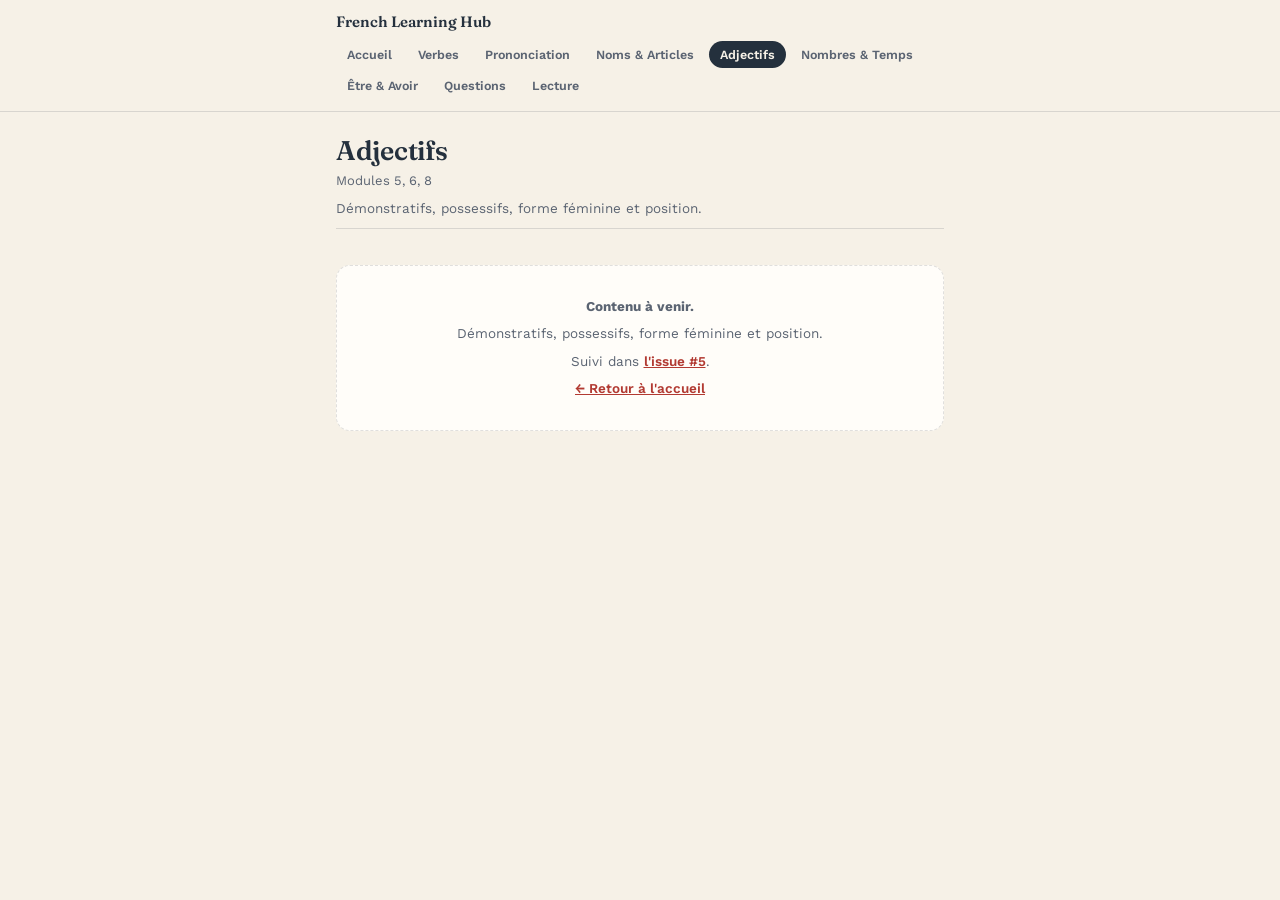
==== adjectifs/index.html @ 3365ade1 "Add multi-tab site shell: shared nav, landing page, and a reusable voice module Moves the existing V" ====
<!DOCTYPE html>
<html lang="fr">
<head>
<meta charset="UTF-8">
<meta name="viewport" content="width=device-width, initial-scale=1.0">
<title>Adjectifs — French Learning Hub</title>
<link rel="stylesheet" href="../css/styles.css">
<link rel="stylesheet" href="../css/nav.css">
</head>
<body>
<script>window.NAV_BASE = '../'; window.NAV_ACTIVE = 'adjectifs';</script>
<div id="site-nav"></div>
<div class="wrap">
  <header class="hero">
    <div class="title-row">
      <h1>Adjectifs</h1>
    </div>
    <div class="subtitle">Modules 5, 6, 8</div>
    <div class="intro">Démonstratifs, possessifs, forme féminine et position.</div>
  </header>
  <main>
    <div class="stub-card">
      <p><strong>Contenu à venir.</strong></p>
      <p>Démonstratifs, possessifs, forme féminine et position.</p>
      <p>Suivi dans <a href="https://github.com/machismoarthub79-ops/French-learning-hub/issues/5">l'issue #5</a>.</p>
      <p><a href="../index.html">&larr; Retour à l'accueil</a></p>
    </div>
  </main>
</div>
<script src="../js/voice.js"></script>
<script src="../js/nav.js"></script>
</body>
</html>
---- css/styles.css ----
@import url('https://fonts.googleapis.com/css2?family=Fraunces:opsz,wght@9..144,500;9..144,600;9..144,700&family=Work+Sans:wght@400;500;600;700&display=swap');

  :root{
    --paper:#F6F1E7;
    --card:#FFFDF9;
    --ink:#24303D;
    --ink-soft:#5B6472;
    --accent:#B23A32;
    --accent-bg:rgba(178,58,50,0.08);
    --er:#7A8F5C;
    --ir:#C98A3B;
    --re:#4A6FA5;
    --line:rgba(36,48,61,0.14);
    --warn:#B2790A;
    --warn-bg:rgba(178,121,10,0.09);
  }
  *{box-sizing:border-box;-webkit-tap-highlight-color:transparent;}
  body{
    margin:0;
    background:var(--paper);
    color:var(--ink);
    font-family:'Work Sans',sans-serif;
    padding-bottom:48px;
  }
  .wrap{max-width:640px;margin:0 auto;padding:0 16px;}
  header{
    position:sticky;top:0;z-index:10;
    background:var(--paper);
    border-bottom:1px solid var(--line);
    padding-top:22px;padding-bottom:14px;
  }
  .title-row{display:flex;align-items:baseline;justify-content:space-between;}
  h1{
    font-family:'Fraunces',serif;
    font-weight:600;
    font-size:27px;
    margin:0;
    letter-spacing:-0.01em;
  }
  .subtitle{color:var(--ink-soft);font-size:13px;margin-top:5px;}
  .row{display:flex;align-items:center;gap:8px;margin-top:12px;flex-wrap:wrap;}
  .seg{display:flex;background:rgba(36,48,61,0.06);border-radius:999px;padding:3px;}
  .seg button{
    padding:7px 14px;border-radius:999px;border:none;background:transparent;
    font-family:'Work Sans',sans-serif;font-weight:600;font-size:12.5px;color:var(--ink-soft);
    cursor:pointer;transition:background .15s,color .15s;white-space:nowrap;
  }
  .seg button.active{background:var(--ink);color:var(--paper);}
  .seg button.cat-ER.active{background:var(--er);}
  .seg button.cat-IR.active{background:var(--ir);}
  .seg button.cat-RE.active{background:var(--re);}
  .shuffle-btn{
    margin-left:auto;display:flex;align-items:center;gap:6px;
    padding:8px 16px;border-radius:999px;border:1.5px dashed var(--accent);
    background:transparent;color:var(--accent);font-weight:600;font-size:13px;
    font-family:'Work Sans',sans-serif;cursor:pointer;transition:transform .15s;
  }
  .shuffle-btn:active{transform:scale(0.94);}
  .shuffle-btn svg{width:14px;height:14px;}
  .legend{display:flex;align-items:center;gap:6px;font-size:11.5px;color:var(--warn);margin-top:10px;}
  .legend .dot{width:8px;height:8px;border-radius:50%;background:var(--warn);flex-shrink:0;}
  main{padding-top:18px;}
  .card{
    background:var(--card);
    border:1px solid var(--line);
    border-radius:14px;
    padding:18px 18px 16px;
    margin-bottom:14px;
    position:relative;
    box-shadow:0 1px 2px rgba(36,48,61,0.05);
  }
  .card.irregular{border-left:3px solid var(--warn);}
  .stamp{
    position:absolute;top:14px;right:14px;
    font-weight:700;font-size:10.5px;letter-spacing:.08em;
    padding:3px 8px;border-radius:5px;border:1.5px dashed currentColor;
    transform:rotate(4deg);text-transform:uppercase;
  }
  .stamp.ER{color:var(--er);} .stamp.IR{color:var(--ir);} .stamp.RE{color:var(--re);}
  .irr-tag{
    display:inline-flex;align-items:center;gap:4px;
    font-size:10.5px;font-weight:700;color:var(--warn);background:var(--warn-bg);
    padding:2px 7px;border-radius:5px;margin-top:6px;letter-spacing:.02em;
  }
  .word-line{display:flex;align-items:center;gap:10px;padding-right:64px;}
  .infinitive{font-family:'Fraunces',serif;font-weight:600;font-size:22px;}
  .meaning{color:var(--ink-soft);font-size:13.5px;margin-top:2px;padding-right:64px;}
  .divider{height:1px;background:var(--line);margin:13px 0 4px;}
  .conj-block{margin-top:2px;}
  .conj-group{padding:7px 0;border-bottom:1px solid rgba(36,48,61,0.09);}
  .conj-group:last-child{border-bottom:none;}
  .conj-row{display:flex;align-items:center;gap:8px;}
  .pron{
    width:42px;flex-shrink:0;font-weight:700;font-size:11px;
    color:var(--ink-soft);text-transform:uppercase;letter-spacing:.03em;
  }
  .conj-fr{flex:1;font-size:14.5px;}
  .conj-speak{
    flex-shrink:0;width:24px;height:24px;border-radius:50%;border:none;
    background:var(--accent-bg);color:var(--accent);cursor:pointer;
    display:inline-flex;align-items:center;justify-content:center;
    transition:transform .12s;
  }
  .conj-speak svg{width:11px;height:11px;}
  .ex-row{display:flex;align-items:flex-start;gap:8px;margin-top:4px;padding-left:50px;}
  .ex-row .txt{flex:1;}
  .ex-row .fr{font-size:12.5px;font-style:italic;color:var(--ink-soft);line-height:1.4;}
  .ex-row .en{font-size:11px;color:var(--ink-soft);opacity:.8;margin-top:1px;}
  .ex-speak{
    flex-shrink:0;width:20px;height:20px;border-radius:50%;border:none;
    background:var(--accent-bg);color:var(--accent);cursor:pointer;
    display:inline-flex;align-items:center;justify-content:center;
    transition:transform .12s;margin-top:1px;
  }
  .ex-speak svg{width:9px;height:9px;}
  .impersonal-note{font-size:11.5px;color:var(--ink-soft);font-style:italic;margin-top:4px;padding-left:2px;}
  .speak-btn{
    flex-shrink:0;width:30px;height:30px;border-radius:50%;border:none;
    background:var(--accent-bg);color:var(--accent);cursor:pointer;
    display:inline-flex;align-items:center;justify-content:center;
    transition:transform .12s;
  }
  .speak-btn:active,.conj-speak:active,.ex-speak:active{transform:scale(0.88);}
  .speak-btn svg{width:14px;height:14px;}
  .speak-btn.playing,.conj-speak.playing,.ex-speak.playing{background:var(--accent);color:var(--card);}
  .foot-note{
    text-align:center;color:var(--ink-soft);font-size:12px;
    margin-top:22px;padding:0 20px;line-height:1.6;
  }
  .voice-warning{
    display:none;background:rgba(178,58,50,0.08);color:var(--accent);
    font-size:12.5px;padding:9px 14px;border-radius:10px;margin-top:14px;
  }

  /* ---- shared across every tab: hero, landing grid, reference tables, drills ---- */
  .hero{padding-top:22px;padding-bottom:8px;}
  .hero h1{font-size:27px;}
  .hero .subtitle{margin-top:6px;}
  .intro{color:var(--ink-soft);font-size:13.5px;line-height:1.6;margin-top:10px;}

  .tab-grid{
    display:grid;grid-template-columns:1fr 1fr;gap:12px;margin-top:18px;
  }
  @media (max-width:520px){ .tab-grid{grid-template-columns:1fr;} }
  .tab-card{
    display:block;background:var(--card);border:1px solid var(--line);border-radius:14px;
    padding:16px;text-decoration:none;color:var(--ink);
    box-shadow:0 1px 2px rgba(36,48,61,0.05);transition:transform .12s,box-shadow .12s;
  }
  .tab-card:active{transform:scale(0.98);}
  .tab-card h2{
    font-family:'Fraunces',serif;font-weight:600;font-size:18px;margin:0 0 4px;
  }
  .tab-card p{color:var(--ink-soft);font-size:13px;margin:0 0 8px;line-height:1.45;}
  .module-tag{
    display:inline-block;font-size:10.5px;font-weight:700;letter-spacing:.03em;
    color:var(--accent);background:var(--accent-bg);padding:3px 8px;border-radius:5px;
    text-transform:uppercase;
  }

  .rule-table{width:100%;border-collapse:collapse;margin:12px 0;font-size:13.5px;}
  .rule-table th,.rule-table td{
    text-align:left;padding:7px 10px;border-bottom:1px solid var(--line);
  }
  .rule-table th{
    font-family:'Work Sans',sans-serif;font-weight:700;font-size:11.5px;
    color:var(--ink-soft);text-transform:uppercase;letter-spacing:.03em;
  }
  .rule-table-wrap{overflow-x:auto;}

  .trap{
    display:flex;gap:8px;align-items:flex-start;
    background:var(--warn-bg);color:var(--ink);border-left:3px solid var(--warn);
    border-radius:8px;padding:10px 12px;margin:12px 0;font-size:13px;line-height:1.5;
  }
  .trap strong{color:var(--warn);}

  .self-check{
    background:var(--card);border:1px solid var(--line);border-radius:12px;
    padding:14px 16px;margin:14px 0;
  }
  .self-check .q{font-weight:600;font-size:14px;}
  .self-check .reveal-btn{
    margin-top:8px;padding:6px 14px;border-radius:999px;border:1.5px dashed var(--accent);
    background:transparent;color:var(--accent);font-weight:600;font-size:12.5px;
    font-family:'Work Sans',sans-serif;cursor:pointer;
  }
  .self-check .answer{
    display:none;margin-top:10px;padding-top:10px;border-top:1px dashed var(--line);
    color:var(--ink-soft);font-size:13.5px;line-height:1.5;
  }
  .self-check.revealed .answer{display:block;}
  .self-check.revealed .reveal-btn{display:none;}

  .drill{
    background:var(--card);border:1px solid var(--line);border-radius:12px;
    padding:14px 16px;margin:12px 0;
  }
  .drill .prompt{font-weight:600;font-size:14.5px;margin-bottom:10px;}
  .drill-options{display:flex;flex-wrap:wrap;gap:8px;}
  .drill-option{
    padding:7px 14px;border-radius:999px;border:1.5px solid var(--line);
    background:transparent;color:var(--ink);font-weight:600;font-size:12.5px;
    font-family:'Work Sans',sans-serif;cursor:pointer;transition:background .12s,border-color .12s;
  }
  .drill-option:hover{background:rgba(36,48,61,0.05);}
  .drill-option.correct{border-color:var(--er);background:var(--er);color:var(--card);}
  .drill-option.incorrect{border-color:var(--accent);background:var(--accent);color:var(--card);}
  .drill-feedback{margin-top:10px;font-size:13px;color:var(--ink-soft);min-height:18px;}

  .stub-card{
    background:var(--card);border:1px dashed var(--line);border-radius:14px;
    padding:24px 20px;margin-top:18px;text-align:center;color:var(--ink-soft);
  }
  .stub-card p{margin:6px 0;font-size:13.5px;line-height:1.6;}
  .stub-card a{color:var(--accent);font-weight:600;}
---- css/nav.css ----
#site-nav {
  background: var(--paper);
  border-bottom: 1px solid var(--line);
}
.nav-wrap {
  max-width: 640px;
  margin: 0 auto;
  padding: 12px 16px;
  display: flex;
  align-items: center;
  gap: 10px;
  flex-wrap: wrap;
}
.nav-brand {
  font-family: 'Fraunces', serif;
  font-weight: 600;
  font-size: 15px;
  color: var(--ink);
  text-decoration: none;
  flex-shrink: 0;
}
.nav-toggle {
  display: none;
  margin-left: auto;
  background: none;
  border: none;
  color: var(--ink);
  cursor: pointer;
  padding: 4px;
}
.nav-toggle svg { width: 22px; height: 22px; }
.nav-links {
  display: flex;
  flex-wrap: wrap;
  gap: 4px;
  margin-left: auto;
}
.nav-link {
  padding: 6px 11px;
  border-radius: 999px;
  font-family: 'Work Sans', sans-serif;
  font-size: 12.5px;
  font-weight: 600;
  color: var(--ink-soft);
  text-decoration: none;
  white-space: nowrap;
  transition: background .15s, color .15s;
}
.nav-link:hover { background: rgba(36,48,61,0.06); }
.nav-link.active { background: var(--ink); color: var(--paper); }

@media (max-width: 640px) {
  .nav-toggle {
    display: inline-flex;
    align-items: center;
    justify-content: center;
  }
  .nav-links {
    display: none;
    flex-direction: column;
    align-items: flex-start;
    width: 100%;
    margin-left: 0;
    margin-top: 10px;
  }
  .nav-links.open { display: flex; }
  .nav-link { width: 100%; padding: 9px 11px; }
}
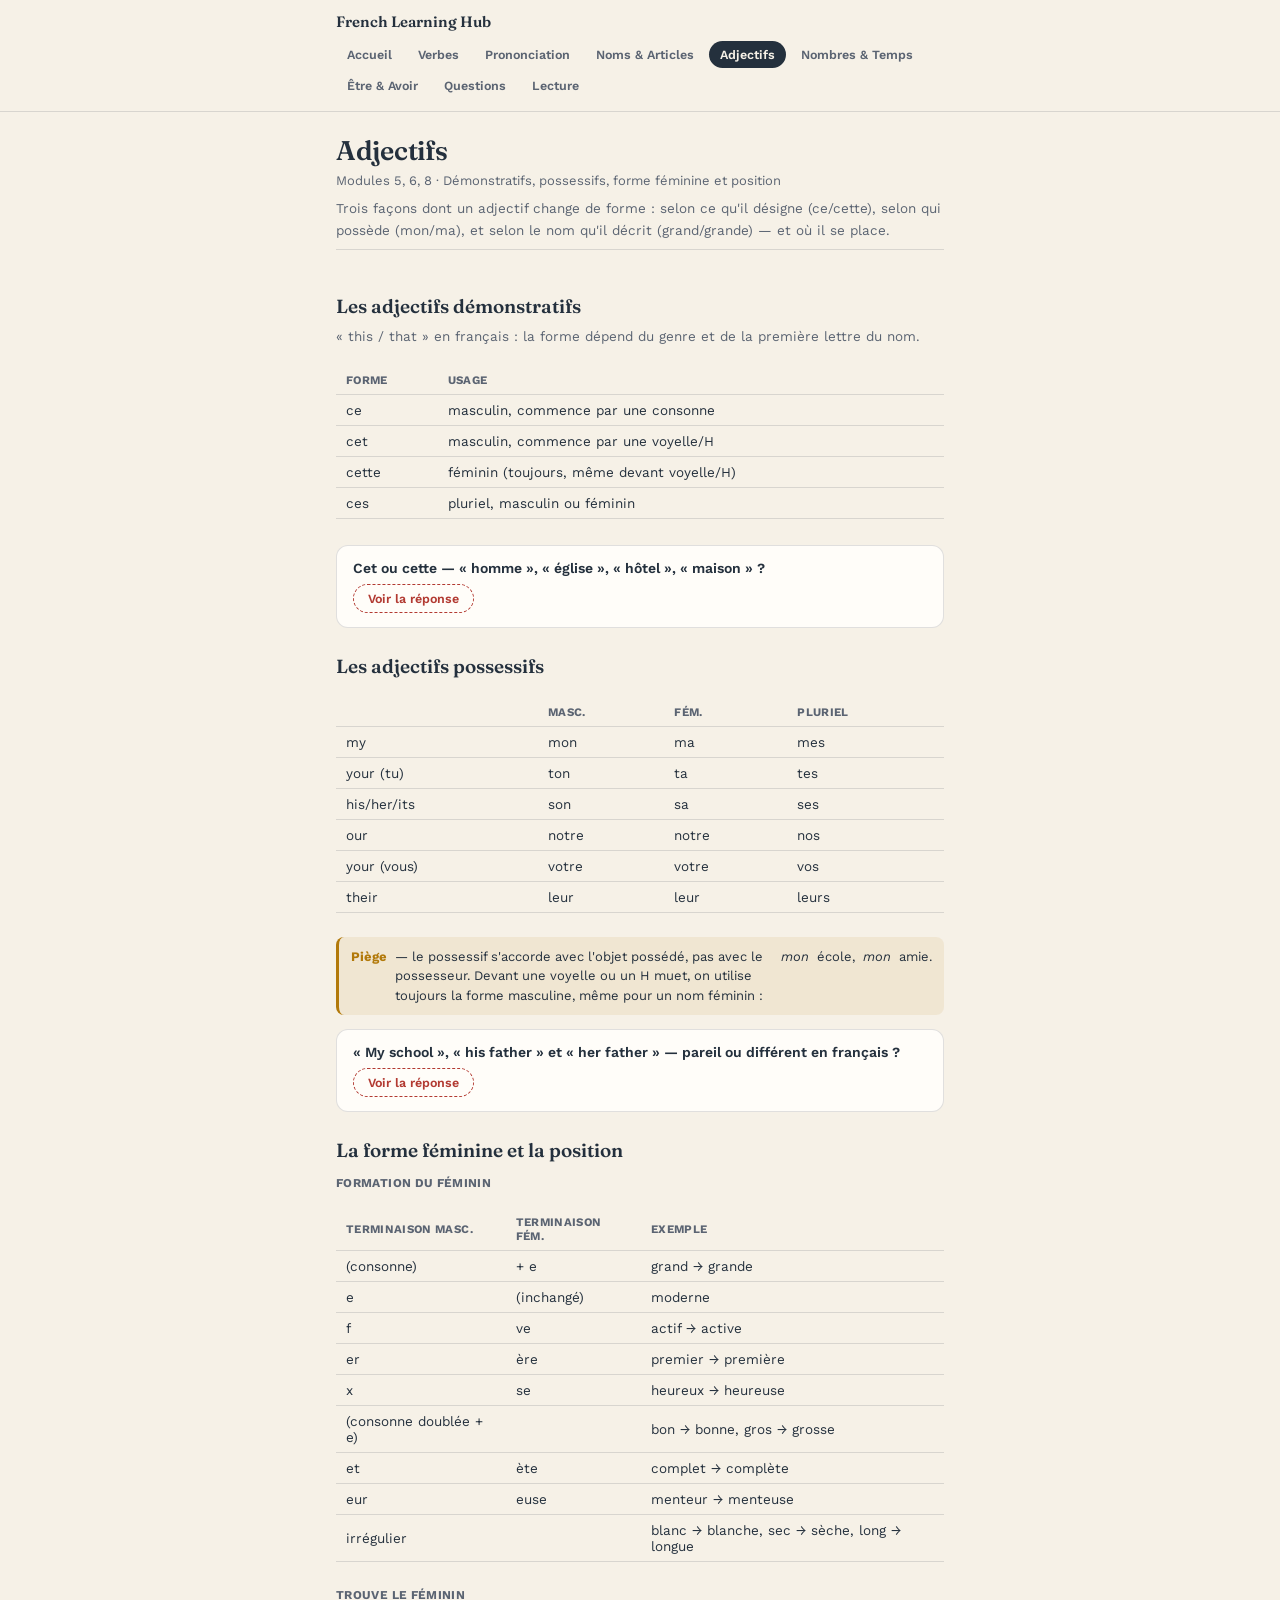
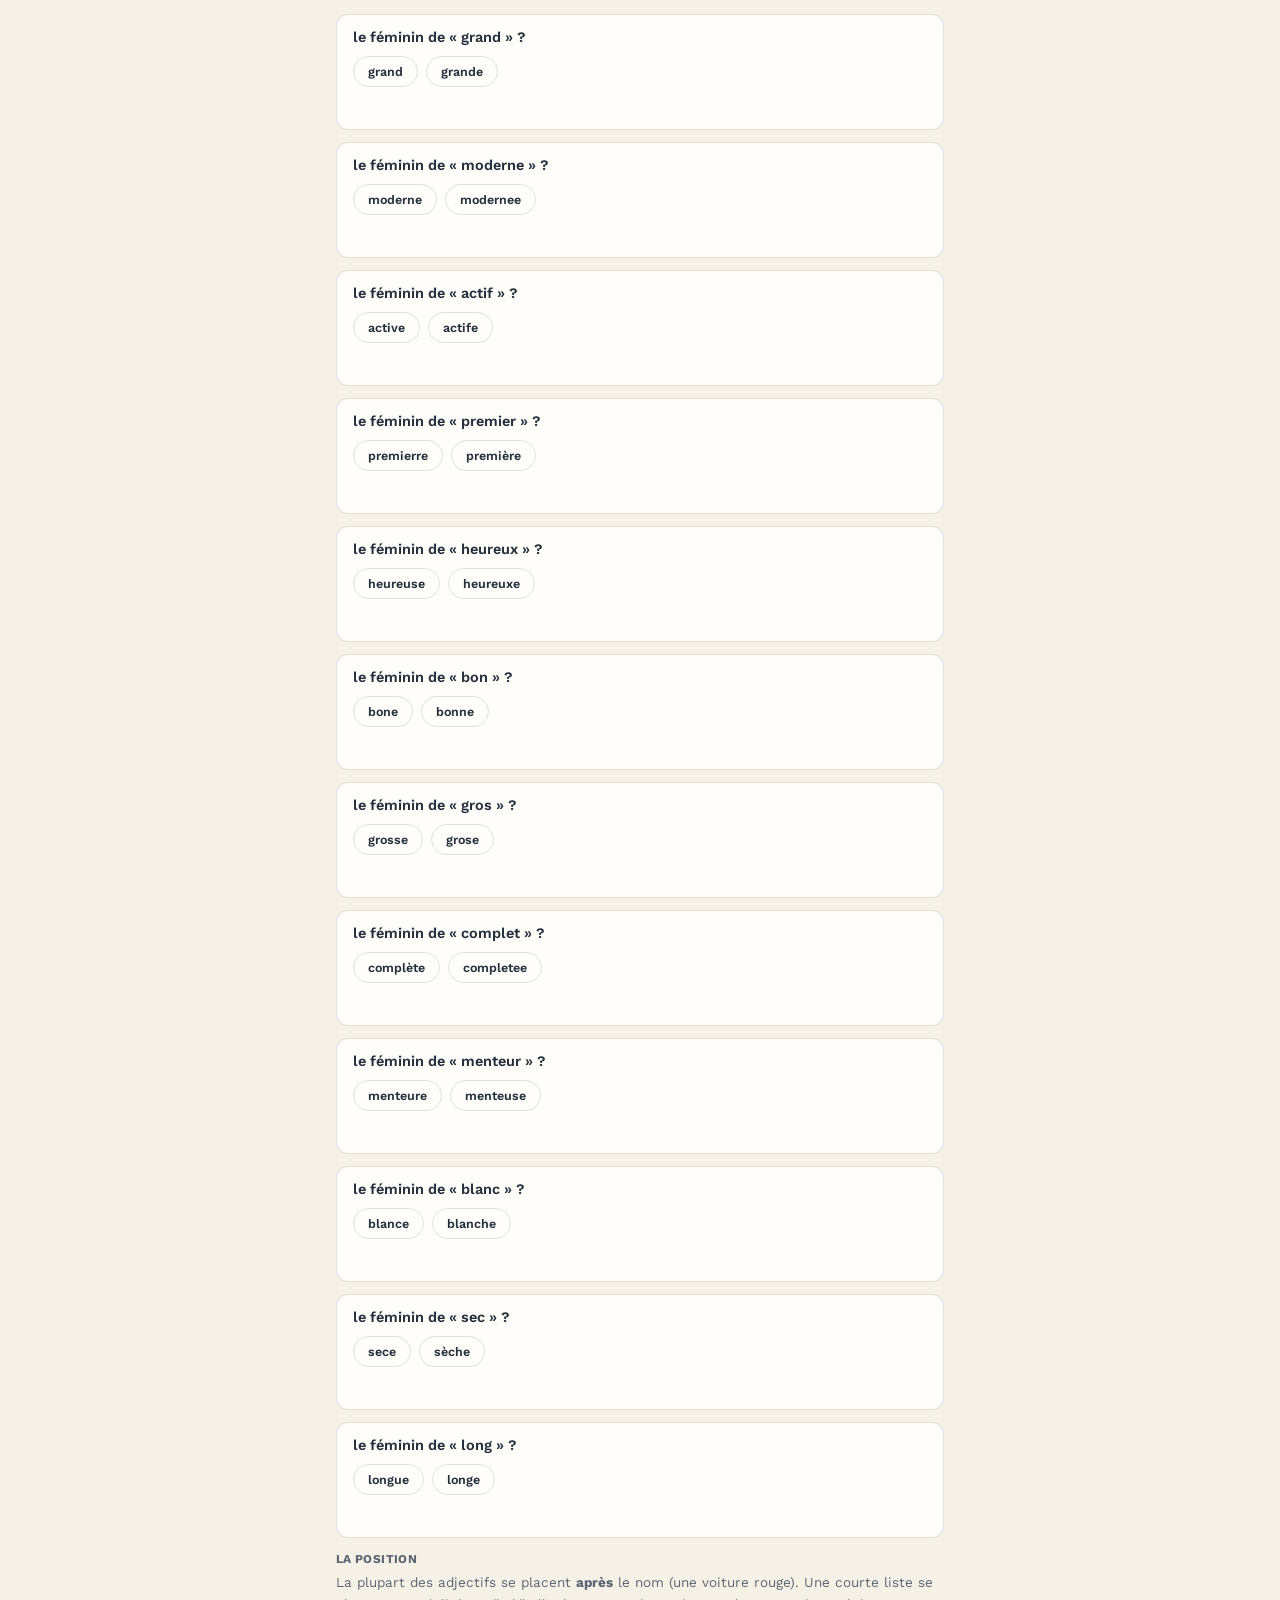
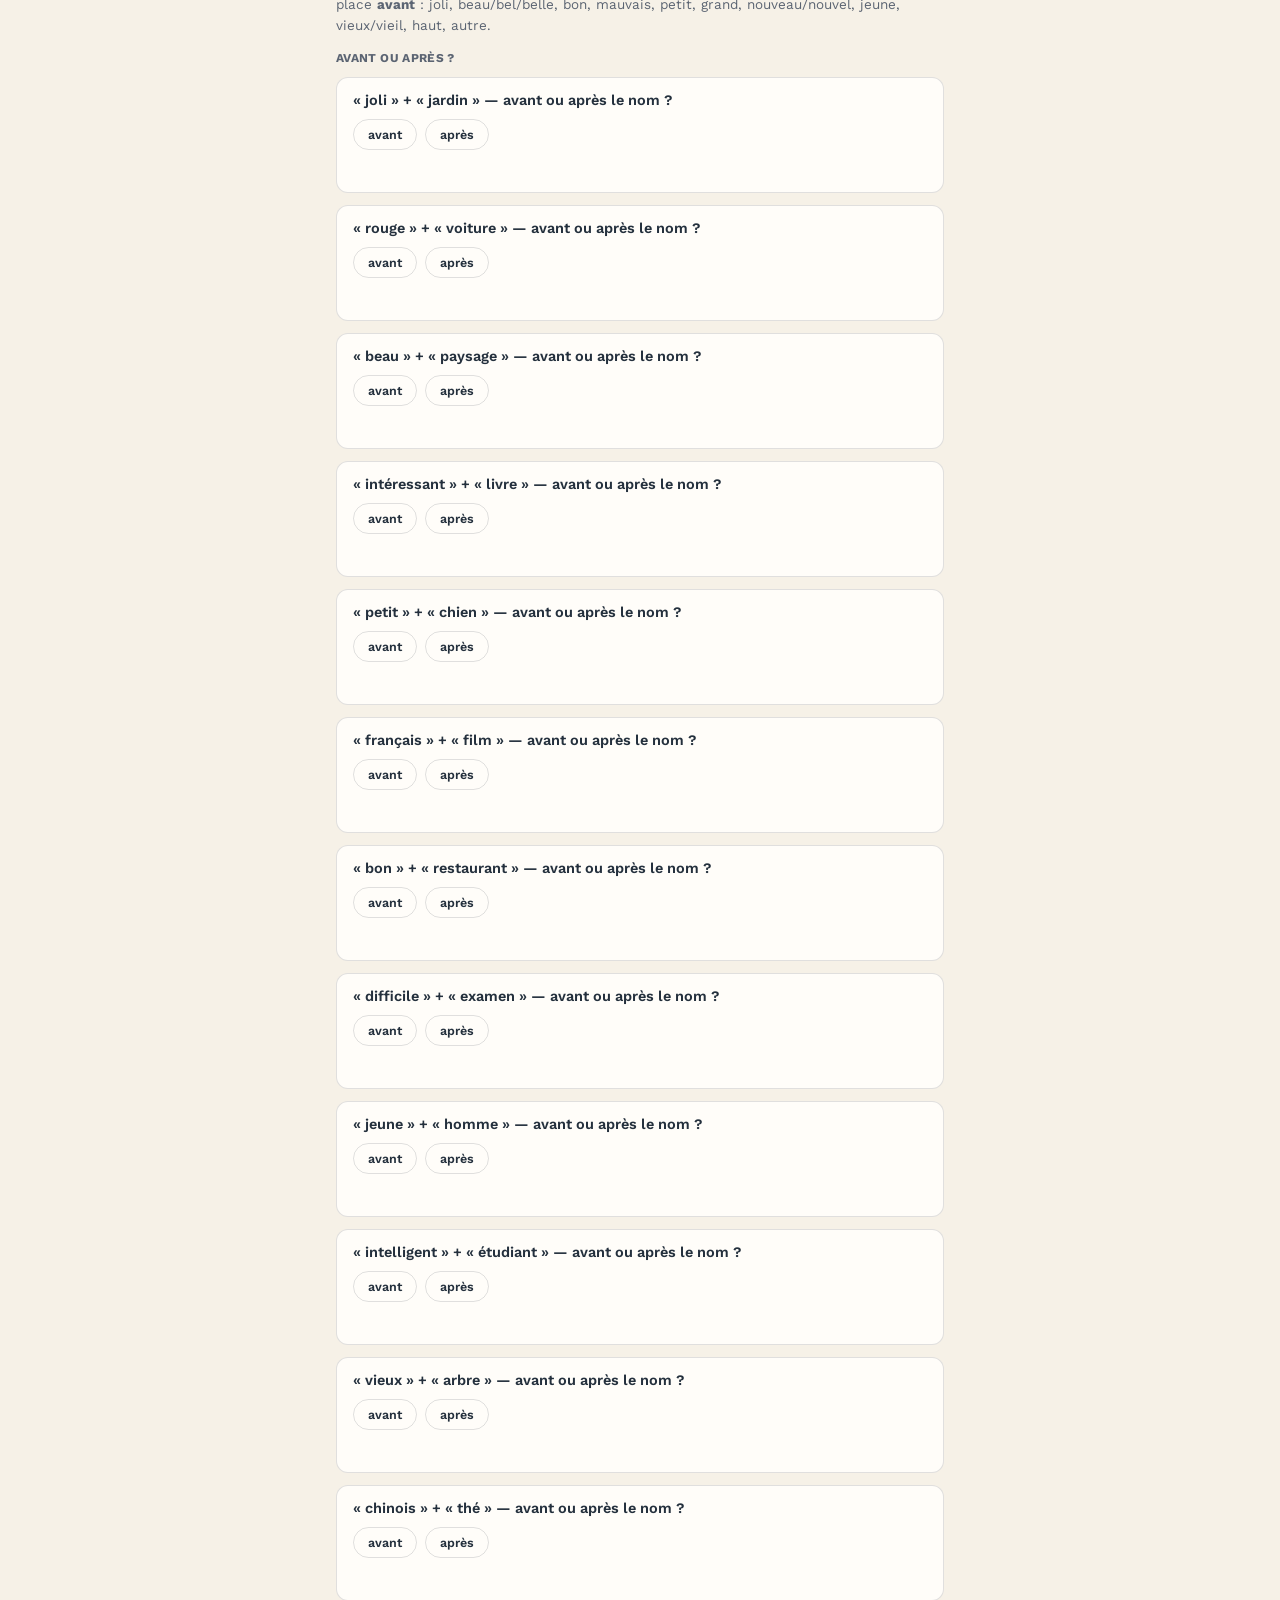
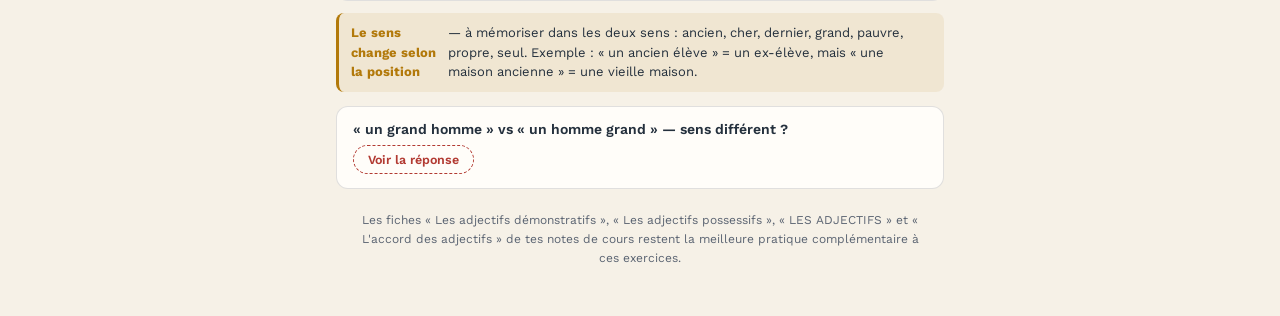
==== commit 5159abbb: "Build the Adjectifs tab (Modules 5, 6, 8: demonstrative, possessive, descriptive) Replaces the adjec" ====
--- a/adjectifs/index.html
+++ b/adjectifs/index.html
@@ -15,19 +15,98 @@
     <div class="title-row">
       <h1>Adjectifs</h1>
     </div>
-    <div class="subtitle">Modules 5, 6, 8</div>
-    <div class="intro">Démonstratifs, possessifs, forme féminine et position.</div>
+    <div class="subtitle">Modules 5, 6, 8 · Démonstratifs, possessifs, forme féminine et position</div>
+    <div class="intro">Trois façons dont un adjectif change de forme : selon ce qu'il désigne (ce/cette), selon qui possède (mon/ma), et selon le nom qu'il décrit (grand/grande) — et où il se place.</div>
   </header>
   <main>
-    <div class="stub-card">
-      <p><strong>Contenu à venir.</strong></p>
-      <p>Démonstratifs, possessifs, forme féminine et position.</p>
-      <p>Suivi dans <a href="https://github.com/machismoarthub79-ops/French-learning-hub/issues/5">l'issue #5</a>.</p>
-      <p><a href="../index.html">&larr; Retour à l'accueil</a></p>
-    </div>
+
+    <section>
+      <h2>Les adjectifs démonstratifs</h2>
+      <p>« this / that » en français : la forme dépend du genre et de la première lettre du nom.</p>
+      <div class="rule-table-wrap">
+        <table class="rule-table">
+          <thead><tr><th>Forme</th><th>Usage</th></tr></thead>
+          <tbody>
+            <tr><td>ce</td><td>masculin, commence par une consonne</td></tr>
+            <tr><td>cet</td><td>masculin, commence par une voyelle/H</td></tr>
+            <tr><td>cette</td><td>féminin (toujours, même devant voyelle/H)</td></tr>
+            <tr><td>ces</td><td>pluriel, masculin ou féminin</td></tr>
+          </tbody>
+        </table>
+      </div>
+      <div class="self-check">
+        <div class="q">Cet ou cette — « homme », « église », « hôtel », « maison » ?</div>
+        <button class="reveal-btn">Voir la réponse</button>
+        <div class="answer">cet homme · cette église · cet hôtel · cette maison</div>
+      </div>
+    </section>
+
+    <section>
+      <h2>Les adjectifs possessifs</h2>
+      <div class="rule-table-wrap">
+        <table class="rule-table">
+          <thead><tr><th></th><th>masc.</th><th>fém.</th><th>pluriel</th></tr></thead>
+          <tbody>
+            <tr><td>my</td><td>mon</td><td>ma</td><td>mes</td></tr>
+            <tr><td>your (tu)</td><td>ton</td><td>ta</td><td>tes</td></tr>
+            <tr><td>his/her/its</td><td>son</td><td>sa</td><td>ses</td></tr>
+            <tr><td>our</td><td>notre</td><td>notre</td><td>nos</td></tr>
+            <tr><td>your (vous)</td><td>votre</td><td>votre</td><td>vos</td></tr>
+            <tr><td>their</td><td>leur</td><td>leur</td><td>leurs</td></tr>
+          </tbody>
+        </table>
+      </div>
+      <div class="trap"><strong>Piège</strong> — le possessif s'accorde avec l'objet possédé, pas avec le possesseur. Devant une voyelle ou un H muet, on utilise toujours la forme masculine, même pour un nom féminin : <em>mon</em> école, <em>mon</em> amie.</div>
+      <div class="self-check">
+        <div class="q">« My school », « his father » et « her father » — pareil ou différent en français ?</div>
+        <button class="reveal-btn">Voir la réponse</button>
+        <div class="answer"><strong>mon</strong> école (forme masculine malgré « école » féminin, à cause de la voyelle). <strong>son père</strong> — identique pour « his father » et « her father » : l'accord se fait avec « père », pas avec le possesseur.</div>
+      </div>
+    </section>
+
+    <section>
+      <h2>La forme féminine et la position</h2>
+      <h3>Formation du féminin</h3>
+      <div class="rule-table-wrap">
+        <table class="rule-table">
+          <thead><tr><th>Terminaison masc.</th><th>Terminaison fém.</th><th>Exemple</th></tr></thead>
+          <tbody>
+            <tr><td>(consonne)</td><td>+ e</td><td>grand → grande</td></tr>
+            <tr><td>e</td><td>(inchangé)</td><td>moderne</td></tr>
+            <tr><td>f</td><td>ve</td><td>actif → active</td></tr>
+            <tr><td>er</td><td>ère</td><td>premier → première</td></tr>
+            <tr><td>x</td><td>se</td><td>heureux → heureuse</td></tr>
+            <tr><td>(consonne doublée + e)</td><td></td><td>bon → bonne, gros → grosse</td></tr>
+            <tr><td>et</td><td>ète</td><td>complet → complète</td></tr>
+            <tr><td>eur</td><td>euse</td><td>menteur → menteuse</td></tr>
+            <tr><td>irrégulier</td><td></td><td>blanc → blanche, sec → sèche, long → longue</td></tr>
+          </tbody>
+        </table>
+      </div>
+
+      <h3>Trouve le féminin</h3>
+      <div id="feminine-drills"></div>
+
+      <h3>La position</h3>
+      <p>La plupart des adjectifs se placent <strong>après</strong> le nom (une voiture rouge). Une courte liste se place <strong>avant</strong> : joli, beau/bel/belle, bon, mauvais, petit, grand, nouveau/nouvel, jeune, vieux/vieil, haut, autre.</p>
+
+      <h3>Avant ou après ?</h3>
+      <div id="position-drills"></div>
+
+      <div class="trap"><strong>Le sens change selon la position</strong> — à mémoriser dans les deux sens : ancien, cher, dernier, grand, pauvre, propre, seul. Exemple : « un ancien élève » = un ex-élève, mais « une maison ancienne » = une vieille maison.</div>
+      <div class="self-check">
+        <div class="q">« un grand homme » vs « un homme grand » — sens différent ?</div>
+        <button class="reveal-btn">Voir la réponse</button>
+        <div class="answer">Oui : « un grand homme » = un homme important (great man), « un homme grand » = un homme de grande taille (tall man).</div>
+      </div>
+    </section>
+
   </main>
+  <div class="foot-note">Les fiches « Les adjectifs démonstratifs », « Les adjectifs possessifs », « LES ADJECTIFS » et « L'accord des adjectifs » de tes notes de cours restent la meilleure pratique complémentaire à ces exercices.</div>
 </div>
 <script src="../js/voice.js"></script>
 <script src="../js/nav.js"></script>
+<script src="../js/interactive.js"></script>
+<script src="js/app.js"></script>
 </body>
 </html>
--- a/css/styles.css
+++ b/css/styles.css
@@ -214,3 +214,36 @@
   }
   .stub-card p{margin:6px 0;font-size:13.5px;line-height:1.6;}
   .stub-card a{color:var(--accent);font-weight:600;}
+
+  section{margin-top:26px;}
+  section h2{
+    font-family:'Fraunces',serif;font-weight:600;font-size:19px;margin:0 0 8px;
+  }
+  section p{color:var(--ink-soft);font-size:13.5px;line-height:1.6;margin:6px 0;}
+  section h3{
+    font-family:'Work Sans',sans-serif;font-weight:700;font-size:12px;
+    color:var(--ink-soft);text-transform:uppercase;letter-spacing:.03em;
+    margin:14px 0 6px;
+  }
+
+  .word-list{display:flex;flex-wrap:wrap;gap:8px;margin:10px 0;}
+  .word-chip{
+    display:inline-flex;align-items:center;gap:6px;
+    background:var(--card);border:1px solid var(--line);border-radius:999px;
+    padding:5px 6px 5px 13px;font-size:13px;
+  }
+  .word-chip .note{color:var(--ink-soft);font-size:11px;margin-left:2px;}
+  .speak-btn.small,.word-chip button{width:22px;height:22px;}
+  .speak-btn.small svg,.word-chip button svg{width:11px;height:11px;}
+
+  .alphabet-grid{
+    display:grid;grid-template-columns:repeat(auto-fill,minmax(68px,1fr));
+    gap:8px;margin:12px 0;
+  }
+  .letter-chip{
+    display:flex;flex-direction:column;align-items:center;gap:4px;
+    background:var(--card);border:1px solid var(--line);border-radius:10px;
+    padding:10px 4px 8px;
+  }
+  .letter-chip .letter{font-family:'Fraunces',serif;font-weight:600;font-size:19px;}
+  .letter-chip .phon{font-size:10px;color:var(--ink-soft);}
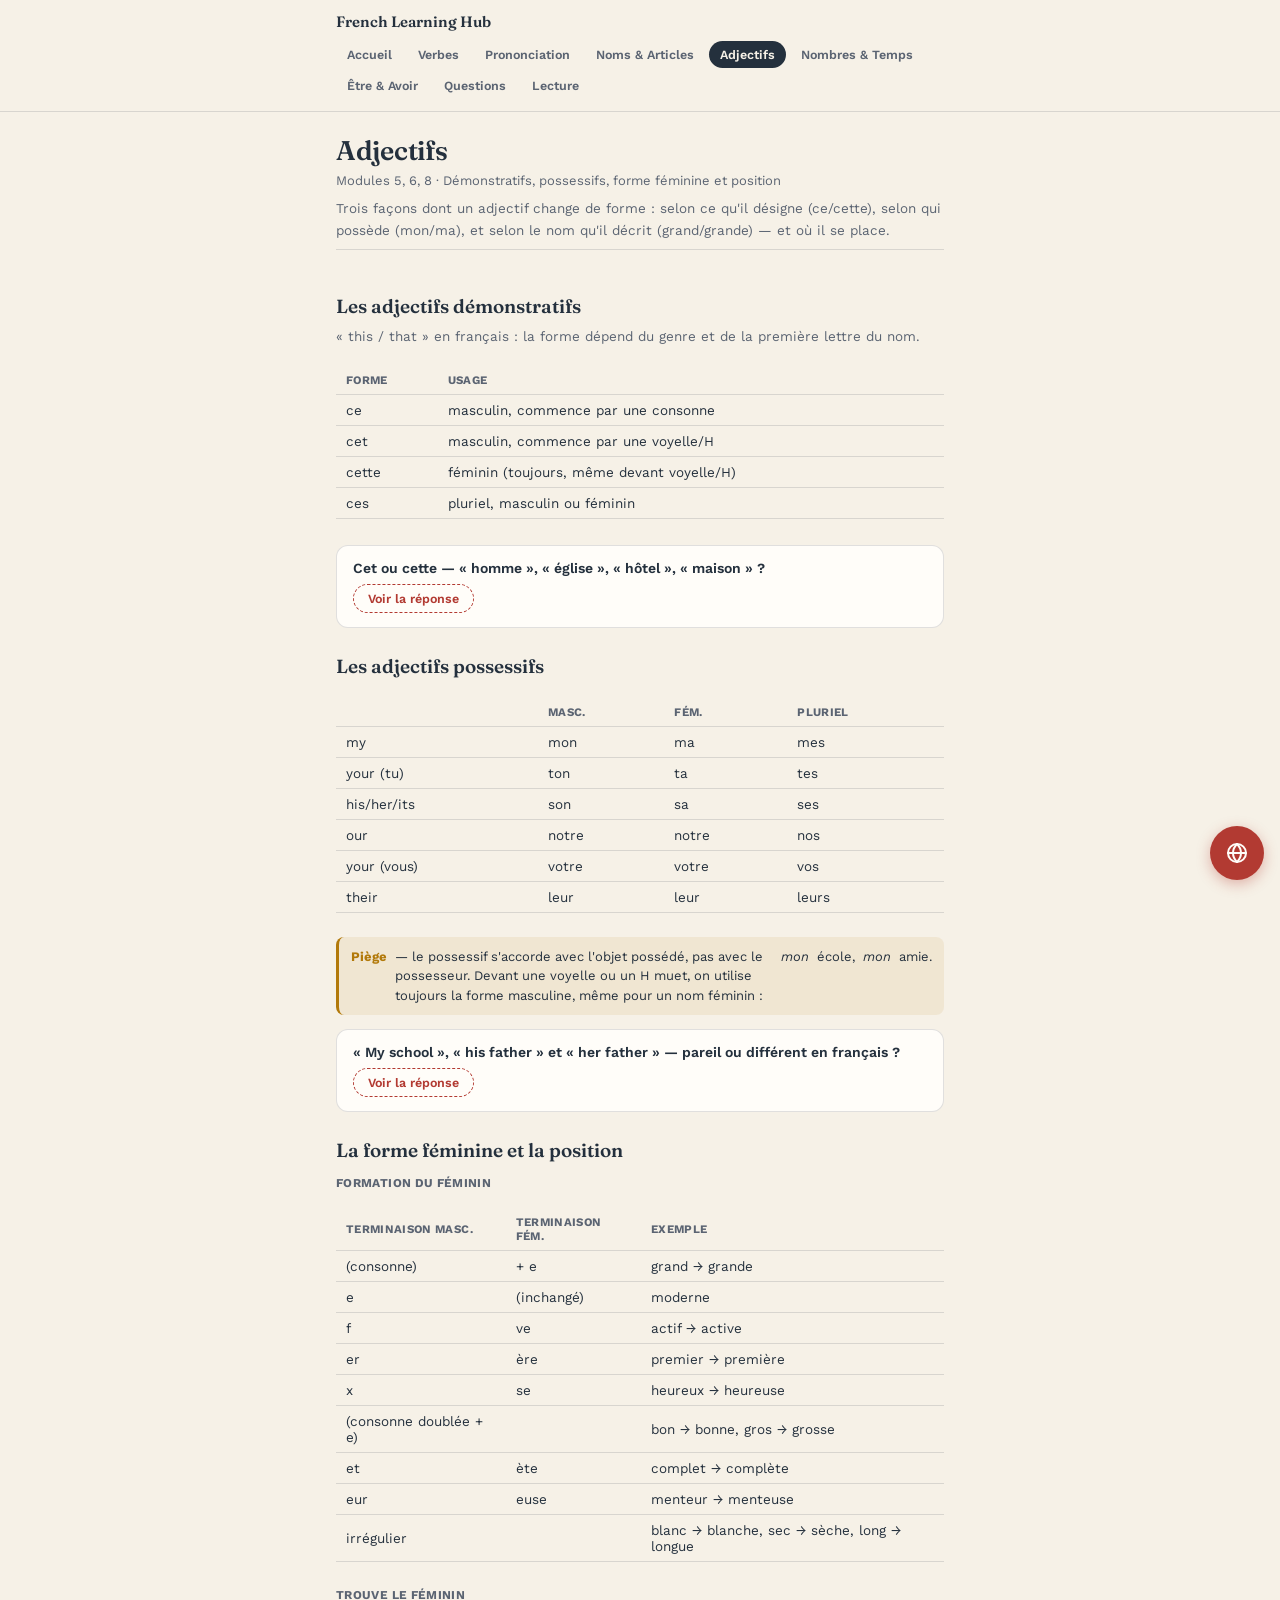
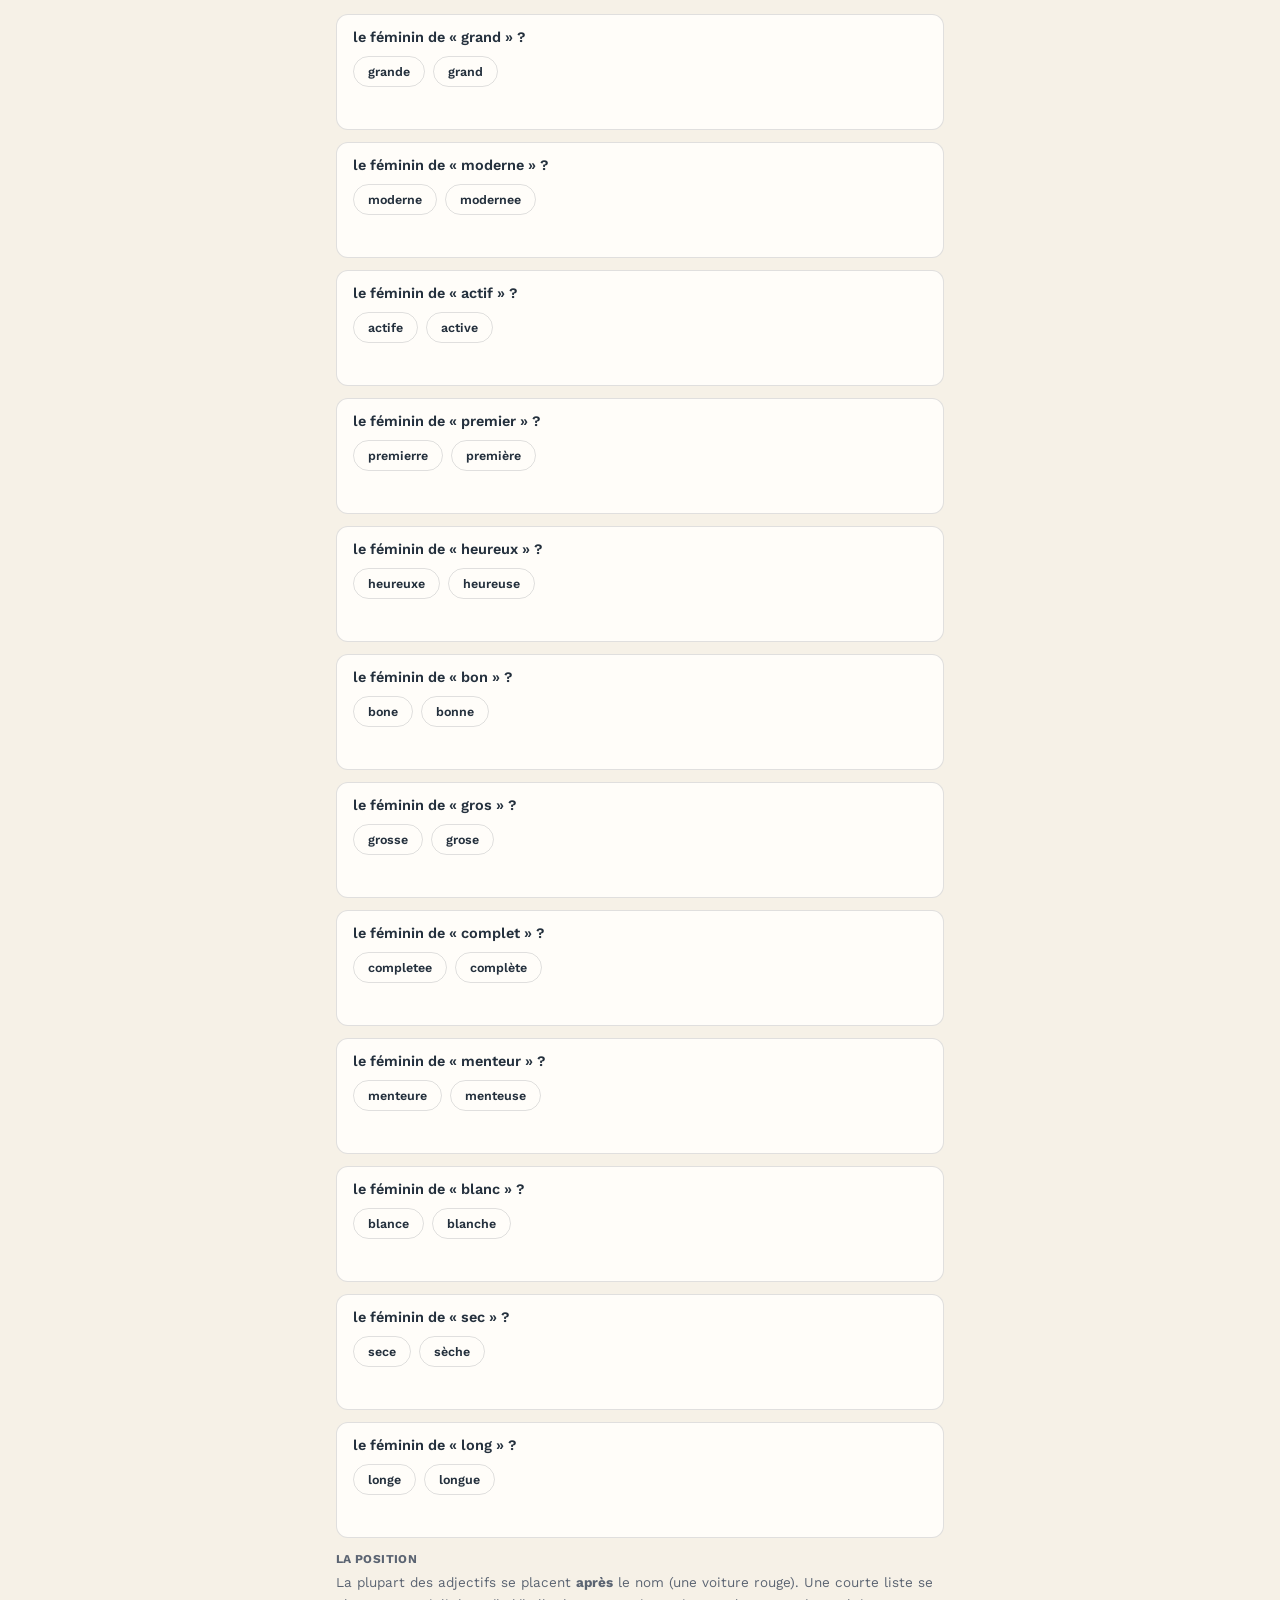
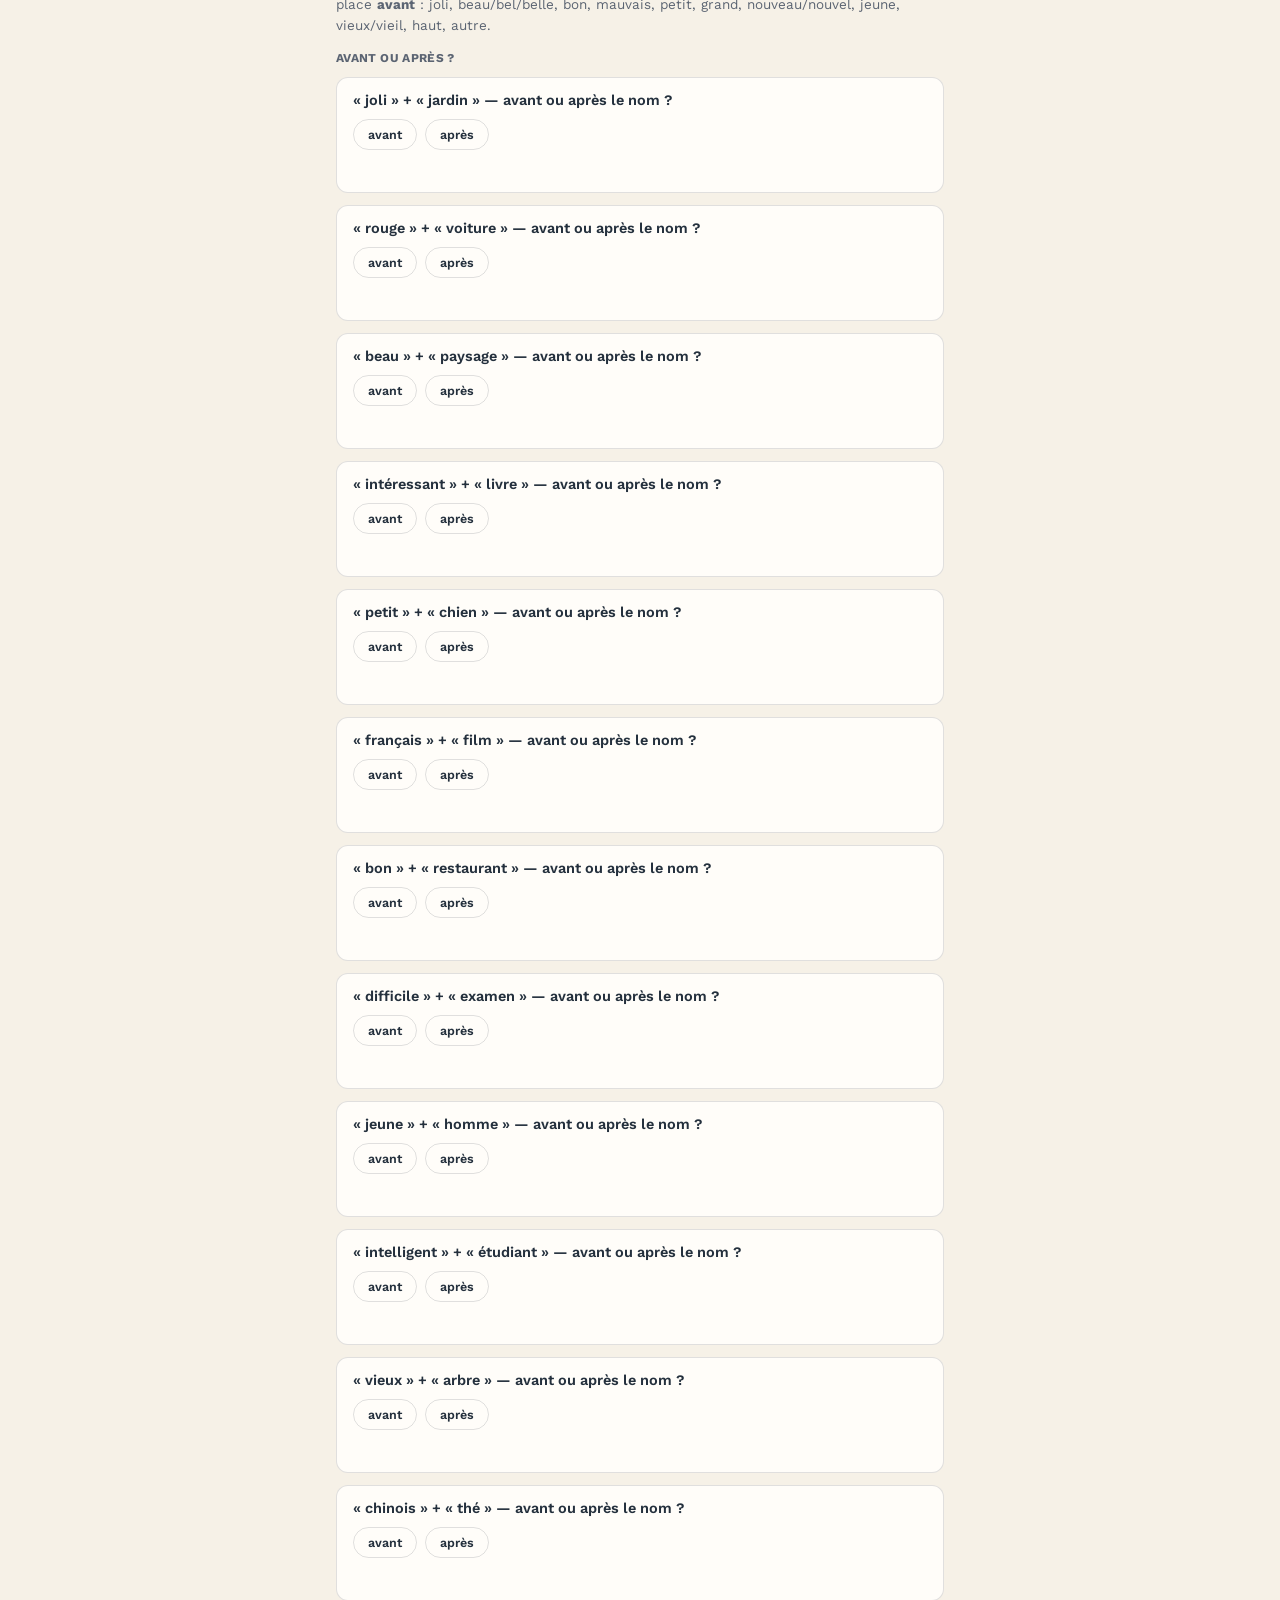
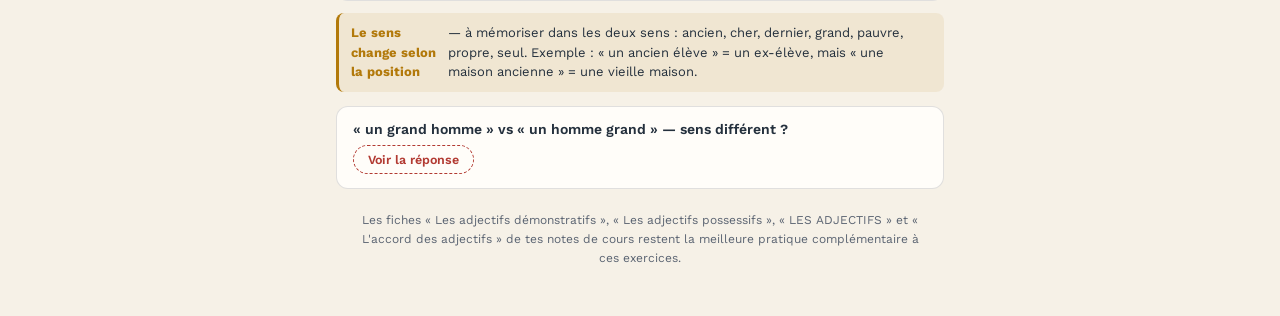
==== commit 4c6d10e4: "Add a floating quick-translate bubble, present on every page Adds js/translate.js + css/translate.cs" ====
--- a/adjectifs/index.html
+++ b/adjectifs/index.html
@@ -6,6 +6,7 @@
 <title>Adjectifs — French Learning Hub</title>
 <link rel="stylesheet" href="../css/styles.css">
 <link rel="stylesheet" href="../css/nav.css">
+<link rel="stylesheet" href="../css/translate.css">
 </head>
 <body>
 <script>window.NAV_BASE = '../'; window.NAV_ACTIVE = 'adjectifs';</script>
@@ -106,6 +107,7 @@
 </div>
 <script src="../js/voice.js"></script>
 <script src="../js/nav.js"></script>
+<script src="../js/translate.js"></script>
 <script src="../js/interactive.js"></script>
 <script src="js/app.js"></script>
 </body>
--- a/css/styles.css
+++ b/css/styles.css
@@ -24,7 +24,7 @@
   }
   .wrap{max-width:640px;margin:0 auto;padding:0 16px;}
   header{
-    position:sticky;top:0;z-index:10;
+    position:sticky;top:var(--nav-height, 53px);z-index:10;
     background:var(--paper);
     border-bottom:1px solid var(--line);
     padding-top:22px;padding-bottom:14px;
@@ -247,3 +247,17 @@
   }
   .letter-chip .letter{font-family:'Fraunces',serif;font-weight:600;font-size:19px;}
   .letter-chip .phon{font-size:10px;color:var(--ink-soft);}
+
+  .number-grid{
+    display:grid;grid-template-columns:repeat(auto-fill,minmax(96px,1fr));
+    gap:8px;margin:12px 0;
+  }
+  .number-chip{
+    display:flex;flex-direction:column;align-items:center;gap:3px;
+    background:var(--card);border:1px solid var(--line);border-radius:10px;
+    padding:9px 6px 7px;text-align:center;
+  }
+  .number-chip .digit{font-family:'Fraunces',serif;font-weight:600;font-size:16px;}
+  .number-chip .words{font-size:10.5px;color:var(--ink-soft);line-height:1.25;min-height:2.4em;}
+  .number-chip .en-gloss{font-size:9.5px;color:var(--ink-soft);opacity:.7;font-style:italic;}
+  .number-chip.irregular-zone{border-color:var(--warn);background:var(--warn-bg);}
--- a/css/nav.css
+++ b/css/nav.css
@@ -1,4 +1,7 @@
 #site-nav {
+  position: sticky;
+  top: 0;
+  z-index: 20;
   background: var(--paper);
   border-bottom: 1px solid var(--line);
 }
--- a/css/translate.css
+++ b/css/translate.css
@@ -0,0 +1,131 @@
+#translate-widget { position: relative; z-index: 40; }
+
+.translate-bubble {
+  position: fixed;
+  right: 16px;
+  bottom: 20px;
+  width: 54px;
+  height: 54px;
+  border-radius: 50%;
+  border: none;
+  background: var(--accent);
+  color: var(--card);
+  box-shadow: 0 4px 14px rgba(178,58,50,0.35);
+  cursor: pointer;
+  display: inline-flex;
+  align-items: center;
+  justify-content: center;
+  transition: transform .15s;
+}
+.translate-bubble svg { width: 24px; height: 24px; }
+.translate-bubble:active { transform: scale(0.92); }
+
+.translate-panel {
+  position: fixed;
+  right: 16px;
+  bottom: 84px;
+  width: min(320px, calc(100vw - 32px));
+  max-height: min(420px, calc(100vh - 120px));
+  overflow-y: auto;
+  background: var(--card);
+  border: 1px solid var(--line);
+  border-radius: 14px;
+  box-shadow: 0 8px 28px rgba(36,48,61,0.18);
+  padding: 14px;
+  display: none;
+  flex-direction: column;
+  gap: 10px;
+}
+.translate-panel.open { display: flex; }
+
+.translate-panel-head {
+  display: flex;
+  align-items: center;
+  gap: 8px;
+}
+.translate-direction {
+  display: flex;
+  background: rgba(36,48,61,0.06);
+  border-radius: 999px;
+  padding: 3px;
+  flex: 1;
+}
+.translate-dir-btn {
+  flex: 1;
+  padding: 6px 8px;
+  border-radius: 999px;
+  border: none;
+  background: transparent;
+  font-family: 'Work Sans', sans-serif;
+  font-weight: 600;
+  font-size: 11.5px;
+  color: var(--ink-soft);
+  cursor: pointer;
+  transition: background .15s, color .15s;
+}
+.translate-dir-btn.active { background: var(--ink); color: var(--paper); }
+.translate-close {
+  flex-shrink: 0;
+  width: 26px;
+  height: 26px;
+  border-radius: 50%;
+  border: none;
+  background: rgba(36,48,61,0.06);
+  color: var(--ink-soft);
+  font-size: 16px;
+  line-height: 1;
+  cursor: pointer;
+  display: inline-flex;
+  align-items: center;
+  justify-content: center;
+}
+
+.translate-input {
+  width: 100%;
+  padding: 9px 11px;
+  border: 1px solid var(--line);
+  border-radius: 8px;
+  font-family: 'Work Sans', sans-serif;
+  font-size: 13.5px;
+  background: var(--paper);
+  color: var(--ink);
+}
+.translate-input:focus { outline: 2px solid var(--accent-bg); border-color: var(--accent); }
+
+.translate-local-match {
+  display: none;
+  font-size: 12.5px;
+  color: var(--ink);
+  background: var(--accent-bg);
+  border-radius: 8px;
+  padding: 8px 10px;
+  line-height: 1.5;
+}
+.translate-local-match .found-tag {
+  display: inline-block;
+  font-size: 10px;
+  font-weight: 700;
+  text-transform: uppercase;
+  letter-spacing: .02em;
+  color: var(--accent);
+  margin-right: 4px;
+}
+
+.translate-go-btn {
+  padding: 9px 12px;
+  border-radius: 999px;
+  border: 1.5px dashed var(--accent);
+  background: transparent;
+  color: var(--accent);
+  font-family: 'Work Sans', sans-serif;
+  font-weight: 600;
+  font-size: 12.5px;
+  cursor: pointer;
+  transition: transform .12s;
+}
+.translate-go-btn:active { transform: scale(0.97); }
+
+@media (max-width: 400px) {
+  .translate-bubble { right: 12px; bottom: 16px; }
+  .translate-panel { right: 12px; bottom: 78px; }
+}
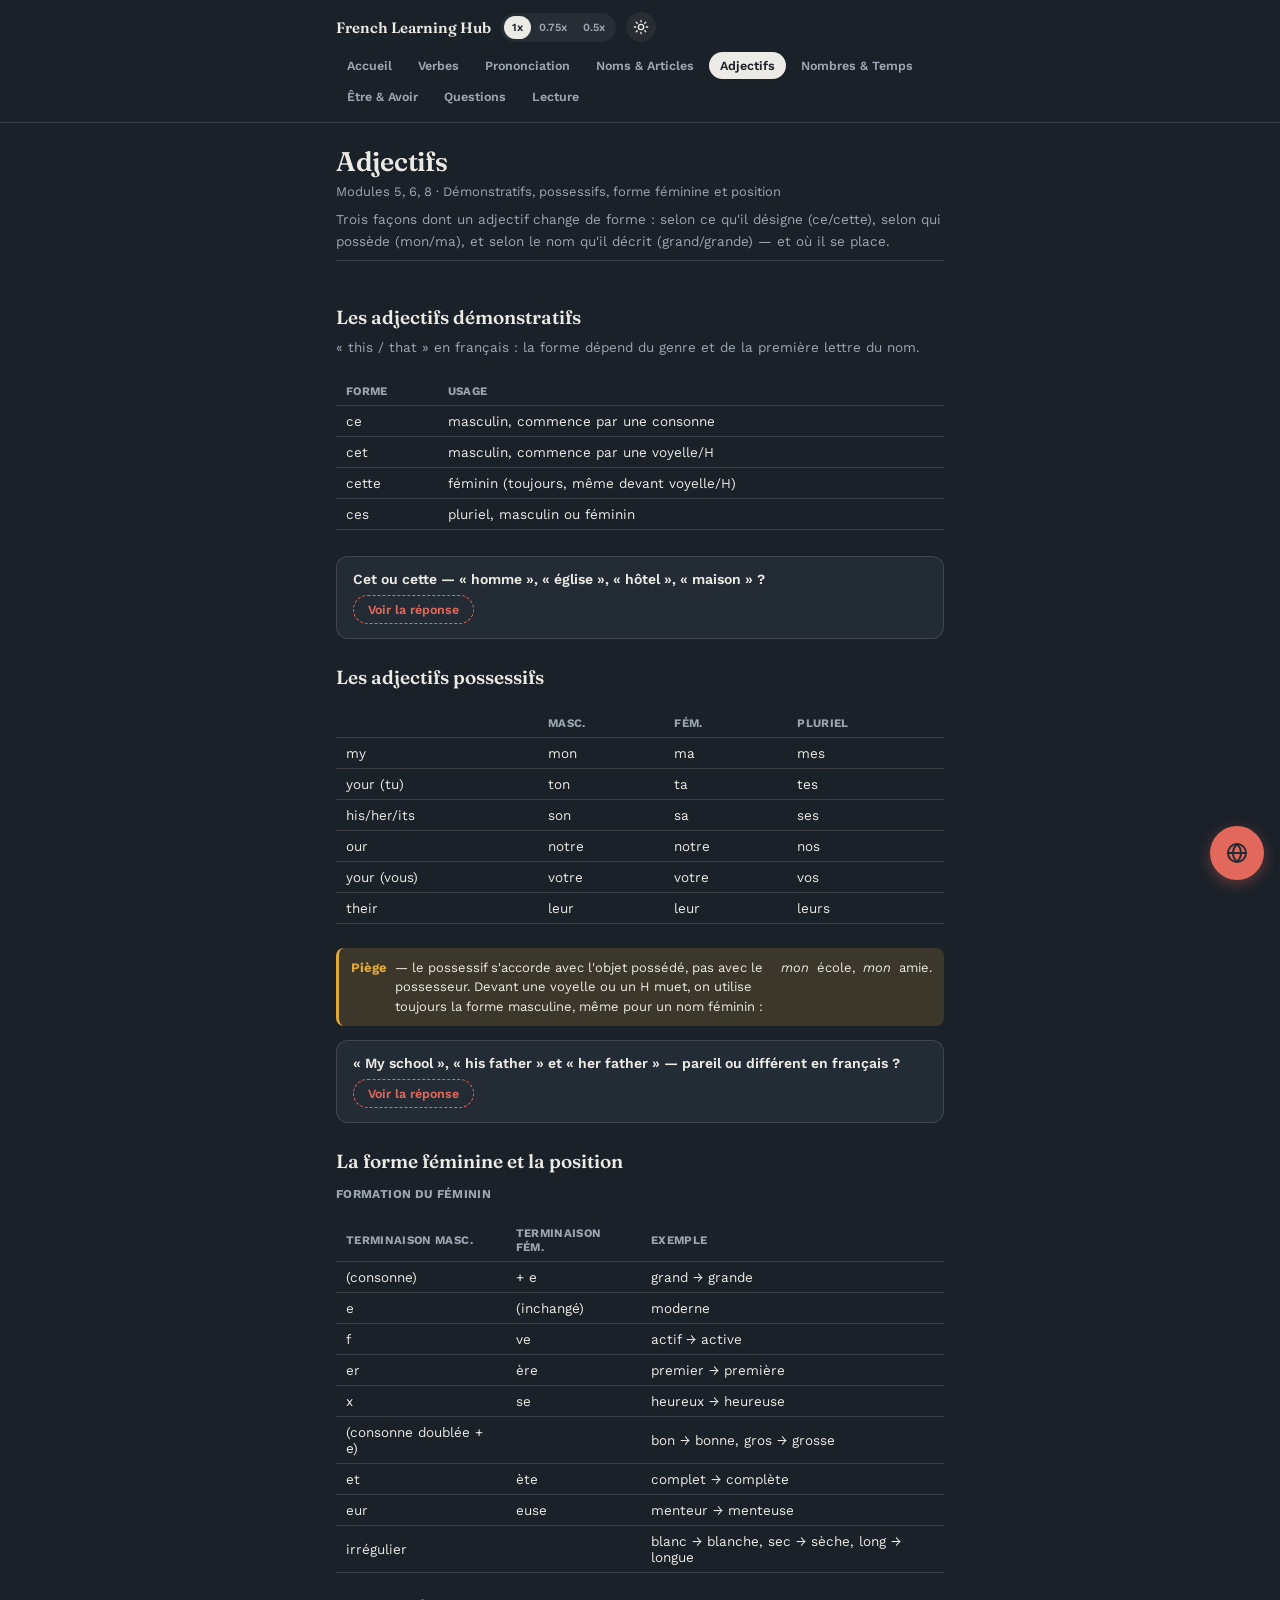
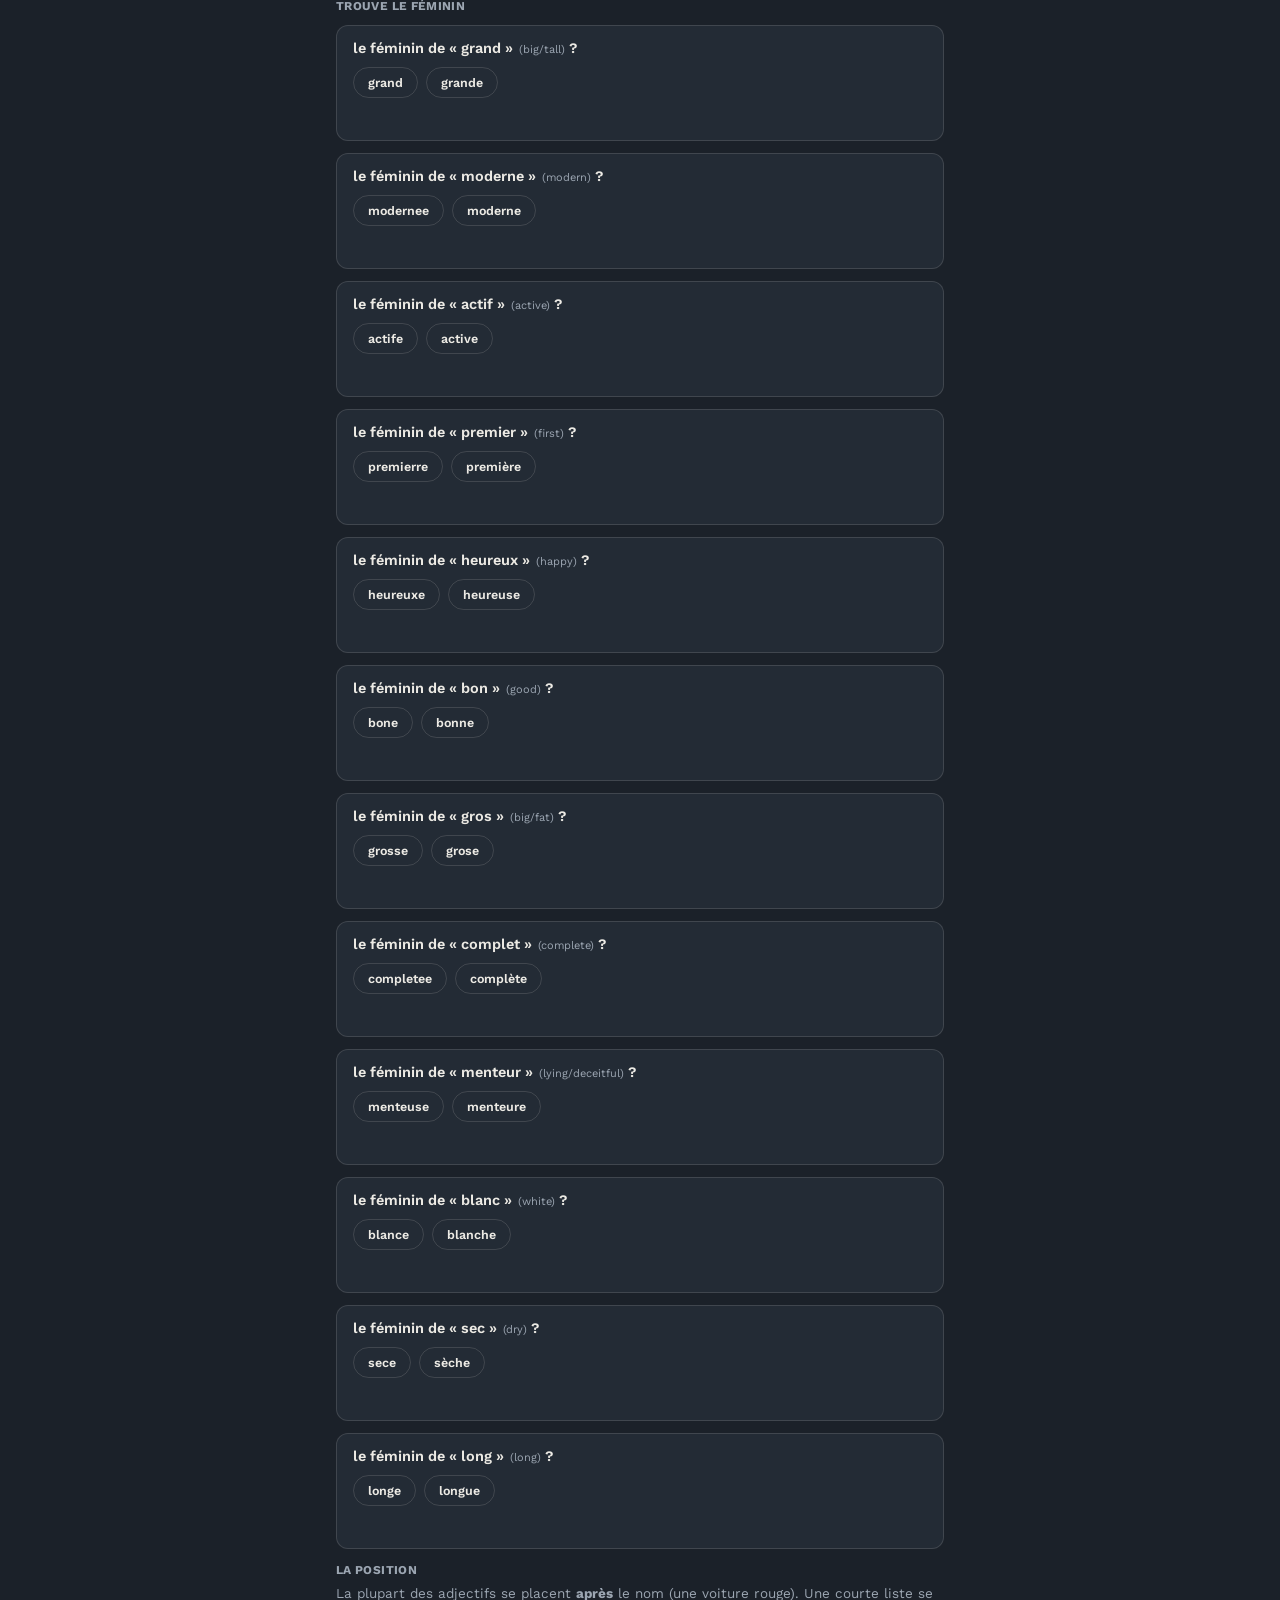
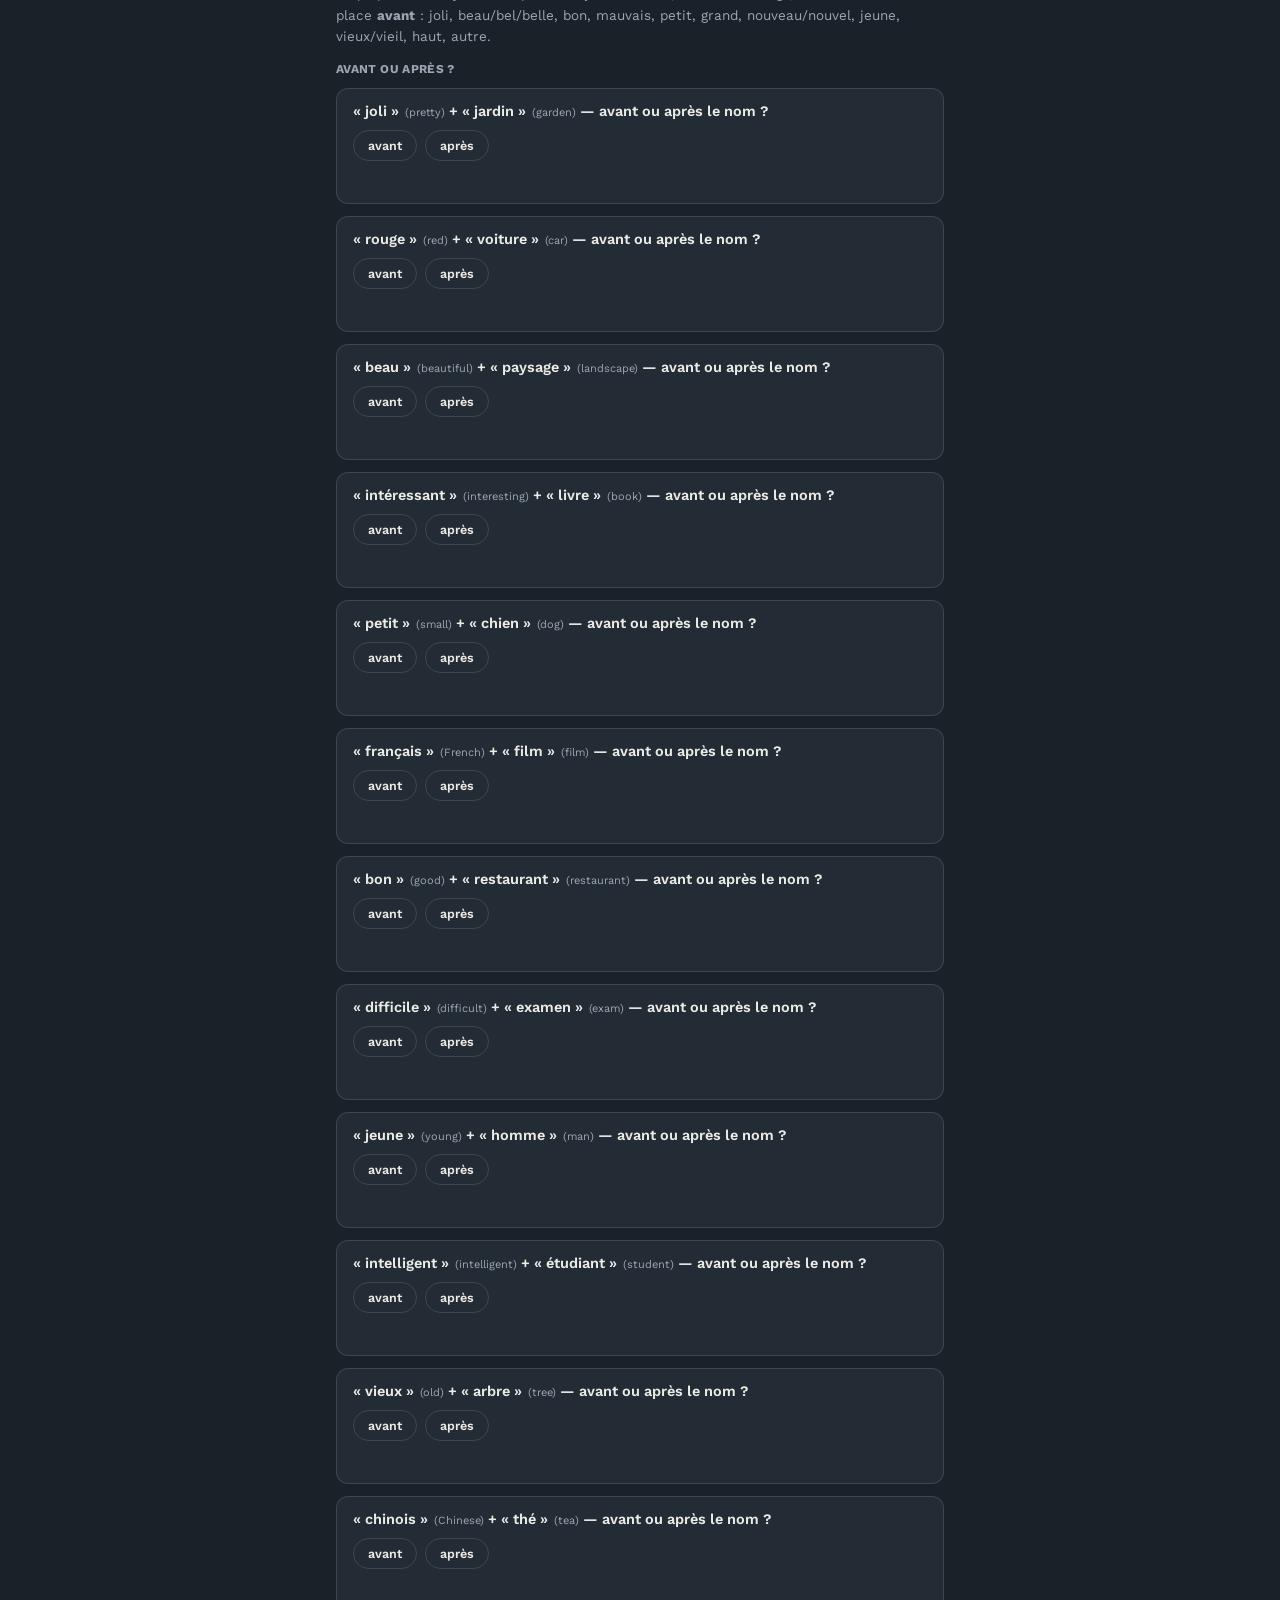
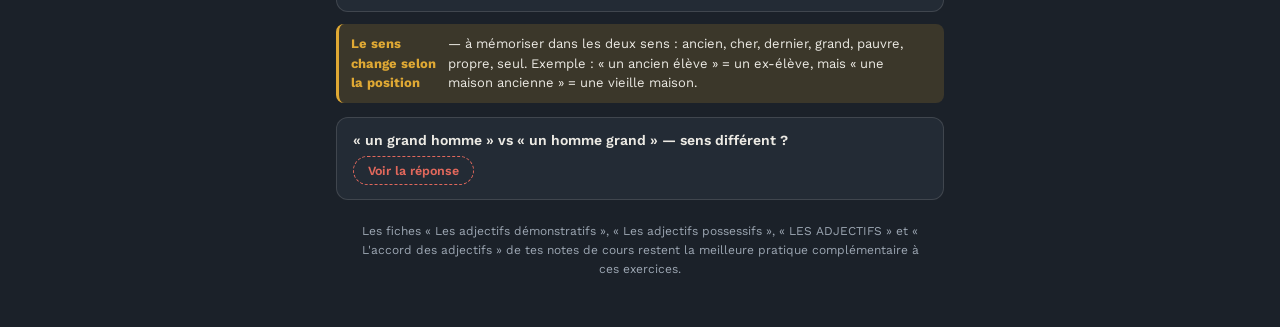
==== commit 5951ba24: "Switch site to dark theme by default with a light/dark toggle Reworks the CSS variable palette in st" ====
--- a/adjectifs/index.html
+++ b/adjectifs/index.html
@@ -2,6 +2,7 @@
 <html lang="fr">
 <head>
 <meta charset="UTF-8">
+<script id="theme-init">(function(){try{if(localStorage.getItem("theme")==="light")document.documentElement.setAttribute("data-theme","light");}catch(e){}})();</script>
 <meta name="viewport" content="width=device-width, initial-scale=1.0">
 <title>Adjectifs — French Learning Hub</title>
 <link rel="stylesheet" href="../css/styles.css">
--- a/css/styles.css
+++ b/css/styles.css
@@ -1,18 +1,47 @@
   @import url('https://fonts.googleapis.com/css2?family=Fraunces:opsz,wght@9..144,500;9..144,600;9..144,700&family=Work+Sans:wght@400;500;600;700&display=swap');
 
   :root{
+    color-scheme: dark;
+    --paper:#1B2129;
+    --card:#232B35;
+    --ink:#ECEAE4;
+    --ink-soft:#9CA6B2;
+    --accent:#E2685C;
+    --accent-rgb:226,104,92;
+    --accent-bg:rgba(var(--accent-rgb),0.16);
+    --er:#93AC79;
+    --ir:#E0A25C;
+    --re:#7FA0D6;
+    --oir:#B48BD0;
+    --pronom:#E28FB3;
+    --pronom-rgb:226,143,179;
+    --ink-rgb:236,234,228;
+    --line:rgba(var(--ink-rgb),0.14);
+    --warn:#E0A934;
+    --warn-rgb:224,169,52;
+    --warn-bg:rgba(var(--warn-rgb),0.16);
+    --shadow-rgb:0,0,0;
+  }
+  [data-theme="light"]{
+    color-scheme: light;
     --paper:#F6F1E7;
     --card:#FFFDF9;
     --ink:#24303D;
     --ink-soft:#5B6472;
     --accent:#B23A32;
-    --accent-bg:rgba(178,58,50,0.08);
+    --accent-rgb:178,58,50;
+    --accent-bg:rgba(var(--accent-rgb),0.08);
     --er:#7A8F5C;
     --ir:#C98A3B;
     --re:#4A6FA5;
-    --line:rgba(36,48,61,0.14);
+    --oir:#8B5FA8;
+    --pronom:#C9638F;
+    --pronom-rgb:201,99,143;
+    --ink-rgb:36,48,61;
+    --line:rgba(var(--ink-rgb),0.14);
     --warn:#B2790A;
-    --warn-bg:rgba(178,121,10,0.09);
+    --warn-rgb:178,121,10;
+    --warn-bg:rgba(var(--warn-rgb),0.09);
   }
   *{box-sizing:border-box;-webkit-tap-highlight-color:transparent;}
   body{
@@ -39,7 +68,7 @@
   }
   .subtitle{color:var(--ink-soft);font-size:13px;margin-top:5px;}
   .row{display:flex;align-items:center;gap:8px;margin-top:12px;flex-wrap:wrap;}
-  .seg{display:flex;background:rgba(36,48,61,0.06);border-radius:999px;padding:3px;}
+  .seg{display:flex;flex-wrap:wrap;background:rgba(var(--ink-rgb),0.06);border-radius:999px;padding:3px;}
   .seg button{
     padding:7px 14px;border-radius:999px;border:none;background:transparent;
     font-family:'Work Sans',sans-serif;font-weight:600;font-size:12.5px;color:var(--ink-soft);
@@ -49,6 +78,8 @@
   .seg button.cat-ER.active{background:var(--er);}
   .seg button.cat-IR.active{background:var(--ir);}
   .seg button.cat-RE.active{background:var(--re);}
+  .seg button.cat-OIR.active{background:var(--oir);}
+  .seg button.cat-PRONOM.active{background:var(--pronom);}
   .shuffle-btn{
     margin-left:auto;display:flex;align-items:center;gap:6px;
     padding:8px 16px;border-radius:999px;border:1.5px dashed var(--accent);
@@ -67,7 +98,7 @@
     padding:18px 18px 16px;
     margin-bottom:14px;
     position:relative;
-    box-shadow:0 1px 2px rgba(36,48,61,0.05);
+    box-shadow:0 1px 2px rgba(var(--shadow-rgb),0.16);
   }
   .card.irregular{border-left:3px solid var(--warn);}
   .stamp{
@@ -77,6 +108,13 @@
     transform:rotate(4deg);text-transform:uppercase;
   }
   .stamp.ER{color:var(--er);} .stamp.IR{color:var(--ir);} .stamp.RE{color:var(--re);}
+  .stamp.OIR{color:var(--oir);} .stamp.PRONOM{color:var(--pronom);}
+  .pronom-type{
+    display:inline-flex;align-items:center;gap:4px;
+    font-size:10.5px;font-weight:700;color:var(--pronom);background:rgba(var(--pronom-rgb),0.1);
+    padding:2px 7px;border-radius:5px;margin-top:6px;letter-spacing:.02em;
+    text-transform:uppercase;
+  }
   .irr-tag{
     display:inline-flex;align-items:center;gap:4px;
     font-size:10.5px;font-weight:700;color:var(--warn);background:var(--warn-bg);
@@ -87,7 +125,7 @@
   .meaning{color:var(--ink-soft);font-size:13.5px;margin-top:2px;padding-right:64px;}
   .divider{height:1px;background:var(--line);margin:13px 0 4px;}
   .conj-block{margin-top:2px;}
-  .conj-group{padding:7px 0;border-bottom:1px solid rgba(36,48,61,0.09);}
+  .conj-group{padding:7px 0;border-bottom:1px solid rgba(var(--ink-rgb),0.09);}
   .conj-group:last-child{border-bottom:none;}
   .conj-row{display:flex;align-items:center;gap:8px;}
   .pron{
@@ -128,7 +166,7 @@
     margin-top:22px;padding:0 20px;line-height:1.6;
   }
   .voice-warning{
-    display:none;background:rgba(178,58,50,0.08);color:var(--accent);
+    display:none;background:rgba(var(--accent-rgb),0.08);color:var(--accent);
     font-size:12.5px;padding:9px 14px;border-radius:10px;margin-top:14px;
   }
 
@@ -145,7 +183,7 @@
   .tab-card{
     display:block;background:var(--card);border:1px solid var(--line);border-radius:14px;
     padding:16px;text-decoration:none;color:var(--ink);
-    box-shadow:0 1px 2px rgba(36,48,61,0.05);transition:transform .12s,box-shadow .12s;
+    box-shadow:0 1px 2px rgba(var(--shadow-rgb),0.16);transition:transform .12s,box-shadow .12s;
   }
   .tab-card:active{transform:scale(0.98);}
   .tab-card h2{
@@ -203,7 +241,7 @@
     background:transparent;color:var(--ink);font-weight:600;font-size:12.5px;
     font-family:'Work Sans',sans-serif;cursor:pointer;transition:background .12s,border-color .12s;
   }
-  .drill-option:hover{background:rgba(36,48,61,0.05);}
+  .drill-option:hover{background:rgba(var(--ink-rgb),0.05);}
   .drill-option.correct{border-color:var(--er);background:var(--er);color:var(--card);}
   .drill-option.incorrect{border-color:var(--accent);background:var(--accent);color:var(--card);}
   .drill-feedback{margin-top:10px;font-size:13px;color:var(--ink-soft);min-height:18px;}
@@ -232,7 +270,7 @@
     background:var(--card);border:1px solid var(--line);border-radius:999px;
     padding:5px 6px 5px 13px;font-size:13px;
   }
-  .word-chip .note{color:var(--ink-soft);font-size:11px;margin-left:2px;}
+  .note{color:var(--ink-soft);font-size:11px;font-weight:400;margin-left:2px;}
   .speak-btn.small,.word-chip button{width:22px;height:22px;}
   .speak-btn.small svg,.word-chip button svg{width:11px;height:11px;}
 
@@ -261,3 +299,33 @@
   .number-chip .words{font-size:10.5px;color:var(--ink-soft);line-height:1.25;min-height:2.4em;}
   .number-chip .en-gloss{font-size:9.5px;color:var(--ink-soft);opacity:.7;font-style:italic;}
   .number-chip.irregular-zone{border-color:var(--warn);background:var(--warn-bg);}
+
+  /* ---- lecture / reading-practice passage cards ---- */
+  .passage-title{display:flex;align-items:center;gap:10px;}
+  .passage-title h2{
+    font-family:'Fraunces',serif;font-weight:600;font-size:19px;margin:0;
+  }
+  .passage-pending{
+    color:var(--ink-soft);font-style:italic;font-size:13px;
+    background:rgba(var(--ink-rgb),0.04);border:1px dashed var(--line);border-radius:8px;
+    padding:10px 12px;margin-top:10px;
+  }
+  .passage-text{font-size:14px;line-height:1.7;margin-top:10px;}
+  .section-label{
+    font-size:11px;font-weight:700;color:var(--ink-soft);text-transform:uppercase;
+    letter-spacing:.03em;margin:16px 0 8px;
+  }
+  .vocab-row{display:flex;gap:8px;margin-bottom:6px;}
+  .vocab-row input{
+    flex:1;min-width:0;padding:7px 10px;border:1px solid var(--line);border-radius:8px;
+    font-family:'Work Sans',sans-serif;font-size:13px;background:var(--paper);color:var(--ink);
+  }
+  .vocab-row input:focus,.sentence-textarea:focus{outline:2px solid var(--accent-bg);border-color:var(--accent);}
+  .sentence-textarea{
+    width:100%;min-height:64px;padding:9px 10px;border:1px solid var(--line);border-radius:8px;
+    font-family:'Work Sans',sans-serif;font-size:13px;background:var(--paper);color:var(--ink);
+    resize:vertical;
+  }
+  .speak-btn:disabled,.speak-btn:disabled:active{opacity:.35;cursor:not-allowed;transform:none;}
+  .save-note{font-size:11px;color:var(--ink-soft);margin-top:6px;opacity:0;transition:opacity .3s;}
+  .save-note.visible{opacity:1;}
--- a/css/nav.css
+++ b/css/nav.css
@@ -22,6 +22,28 @@
   text-decoration: none;
   flex-shrink: 0;
 }
+.nav-speed {
+  display: flex;
+  background: rgba(var(--ink-rgb),0.06);
+  border-radius: 999px;
+  padding: 3px;
+  flex-shrink: 0;
+}
+.nav-speed-btn {
+  padding: 5px 8px;
+  border-radius: 999px;
+  border: none;
+  background: transparent;
+  font-family: 'Work Sans', sans-serif;
+  font-weight: 600;
+  font-size: 11px;
+  color: var(--ink-soft);
+  cursor: pointer;
+  white-space: nowrap;
+  transition: background .15s, color .15s;
+}
+.nav-speed-btn.active { background: var(--ink); color: var(--paper); }
+
 .nav-toggle {
   display: none;
   margin-left: auto;
@@ -49,7 +71,25 @@
   white-space: nowrap;
   transition: background .15s, color .15s;
 }
-.nav-link:hover { background: rgba(36,48,61,0.06); }
+.nav-link:hover { background: rgba(var(--ink-rgb),0.06); }
+
+.theme-toggle {
+  flex-shrink: 0;
+  width: 30px;
+  height: 30px;
+  border-radius: 50%;
+  border: none;
+  background: rgba(var(--ink-rgb),0.06);
+  color: var(--ink);
+  cursor: pointer;
+  display: inline-flex;
+  align-items: center;
+  justify-content: center;
+  transition: background .15s, transform .12s;
+}
+.theme-toggle:hover { background: rgba(var(--ink-rgb),0.12); }
+.theme-toggle:active { transform: scale(0.9); }
+.theme-toggle svg { width: 16px; height: 16px; }
 .nav-link.active { background: var(--ink); color: var(--paper); }
 
 @media (max-width: 640px) {
--- a/css/translate.css
+++ b/css/translate.css
@@ -10,7 +10,7 @@
   border: none;
   background: var(--accent);
   color: var(--card);
-  box-shadow: 0 4px 14px rgba(178,58,50,0.35);
+  box-shadow: 0 4px 14px rgba(var(--accent-rgb),0.35);
   cursor: pointer;
   display: inline-flex;
   align-items: center;
@@ -30,7 +30,7 @@
   background: var(--card);
   border: 1px solid var(--line);
   border-radius: 14px;
-  box-shadow: 0 8px 28px rgba(36,48,61,0.18);
+  box-shadow: 0 8px 28px rgba(var(--shadow-rgb),0.3);
   padding: 14px;
   display: none;
   flex-direction: column;
@@ -45,7 +45,7 @@
 }
 .translate-direction {
   display: flex;
-  background: rgba(36,48,61,0.06);
+  background: rgba(var(--ink-rgb),0.06);
   border-radius: 999px;
   padding: 3px;
   flex: 1;
@@ -70,7 +70,7 @@
   height: 26px;
   border-radius: 50%;
   border: none;
-  background: rgba(36,48,61,0.06);
+  background: rgba(var(--ink-rgb),0.06);
   color: var(--ink-soft);
   font-size: 16px;
   line-height: 1;
@@ -80,8 +80,14 @@
   justify-content: center;
 }
 
+.translate-input-row {
+  display: flex;
+  align-items: center;
+  gap: 8px;
+}
 .translate-input {
-  width: 100%;
+  flex: 1;
+  min-width: 0;
   padding: 9px 11px;
   border: 1px solid var(--line);
   border-radius: 8px;
@@ -91,6 +97,7 @@
   color: var(--ink);
 }
 .translate-input:focus { outline: 2px solid var(--accent-bg); border-color: var(--accent); }
+.translate-input-row .speak-btn.small { flex-shrink: 0; }
 
 .translate-local-match {
   display: none;
@@ -110,6 +117,7 @@
   color: var(--accent);
   margin-right: 4px;
 }
+.translate-local-match .speak-btn.small { vertical-align: middle; margin-left: 2px; }
 
 .translate-go-btn {
   padding: 9px 12px;
@@ -124,6 +132,45 @@
   transition: transform .12s;
 }
 .translate-go-btn:active { transform: scale(0.97); }
+.translate-go-btn:disabled { opacity: .6; cursor: not-allowed; transform: none; }
+
+.translate-result-row {
+  display: flex;
+  align-items: flex-start;
+  gap: 8px;
+}
+.translate-result {
+  flex: 1;
+  min-width: 0;
+  padding: 9px 11px;
+  border: 1px solid var(--line);
+  border-radius: 8px;
+  font-family: 'Work Sans', sans-serif;
+  font-size: 13.5px;
+  background: rgba(var(--ink-rgb),0.03);
+  color: var(--ink);
+  resize: vertical;
+  min-height: 2.6em;
+}
+.translate-result:focus { outline: none; }
+.translate-result-row .speak-btn.small { flex-shrink: 0; margin-top: 4px; }
+
+.translate-source-note {
+  font-size: 10.5px;
+  color: var(--ink-soft);
+  font-style: italic;
+  margin-top: -4px;
+}
+
+.translate-error {
+  font-size: 12px;
+  color: var(--accent);
+  background: var(--accent-bg);
+  border-radius: 8px;
+  padding: 8px 10px;
+  line-height: 1.5;
+}
+.translate-error a { color: var(--accent); font-weight: 600; }
 
 @media (max-width: 400px) {
   .translate-bubble { right: 12px; bottom: 16px; }
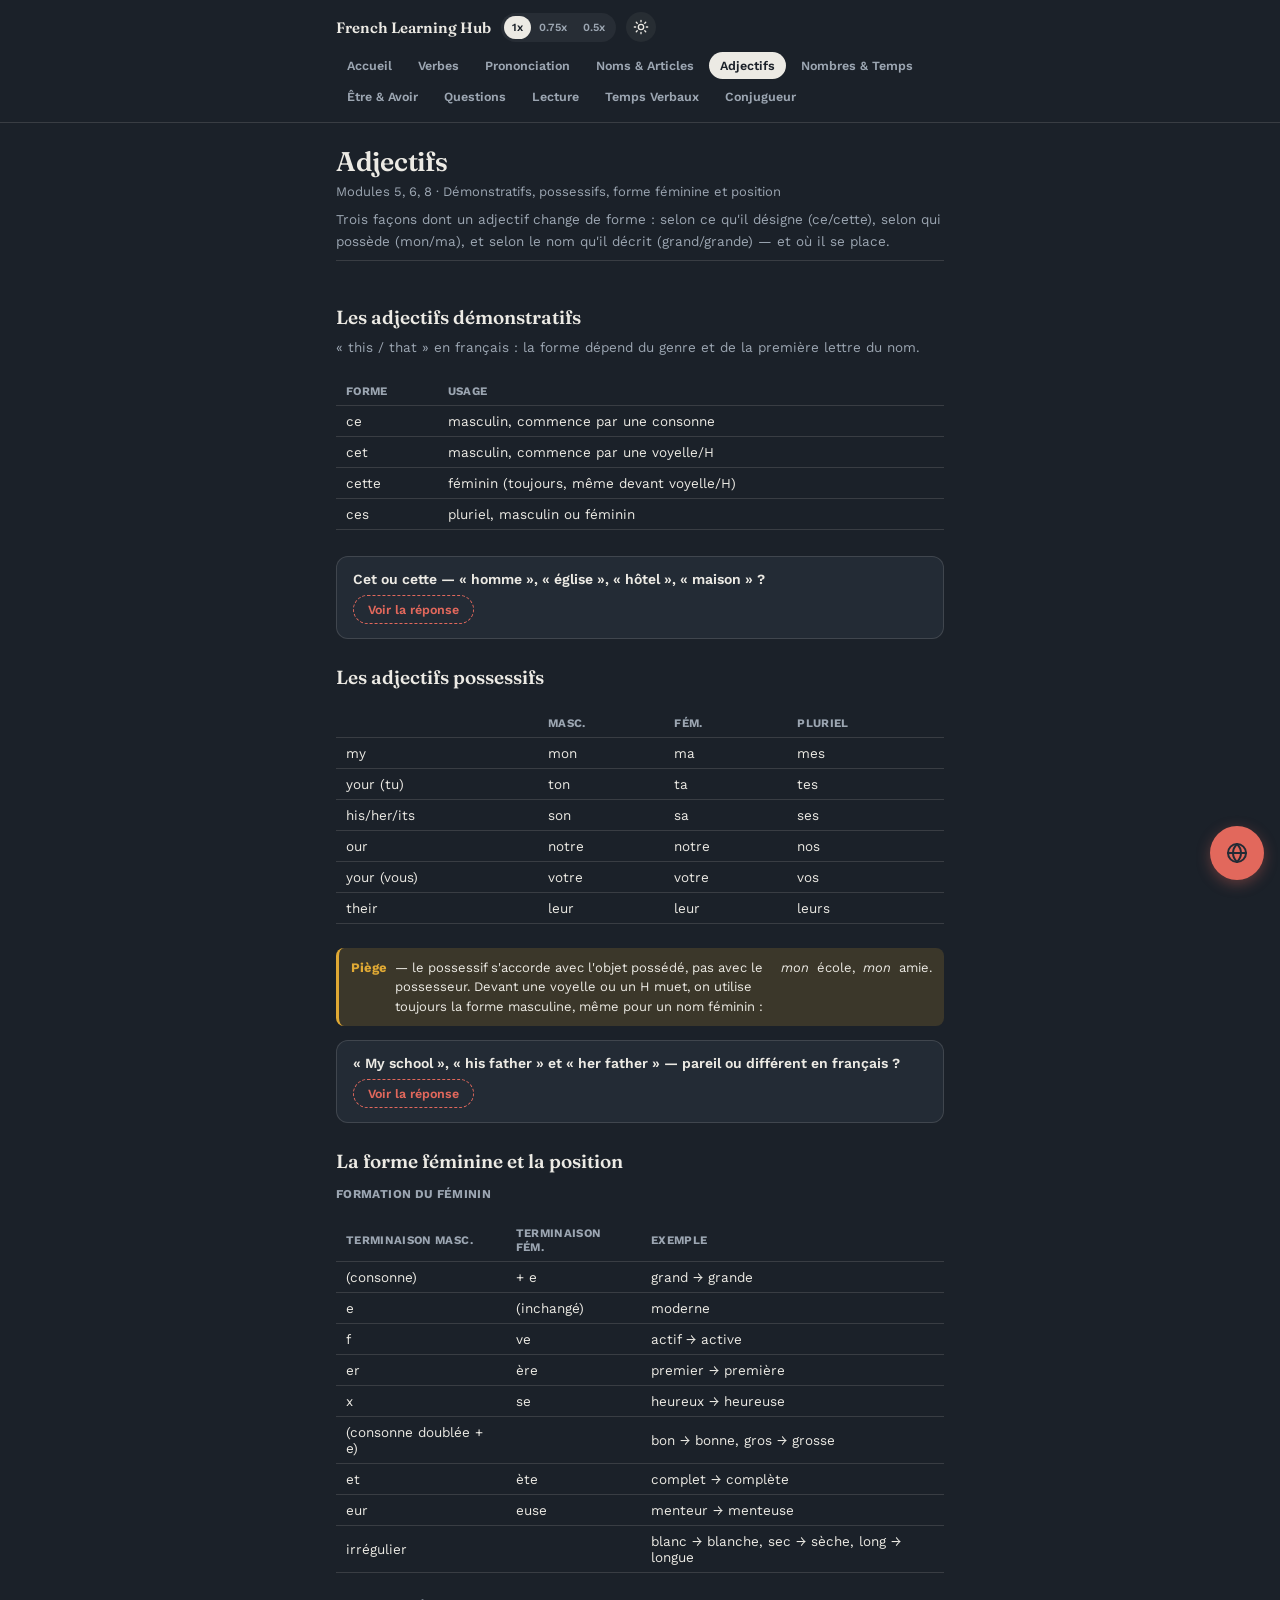
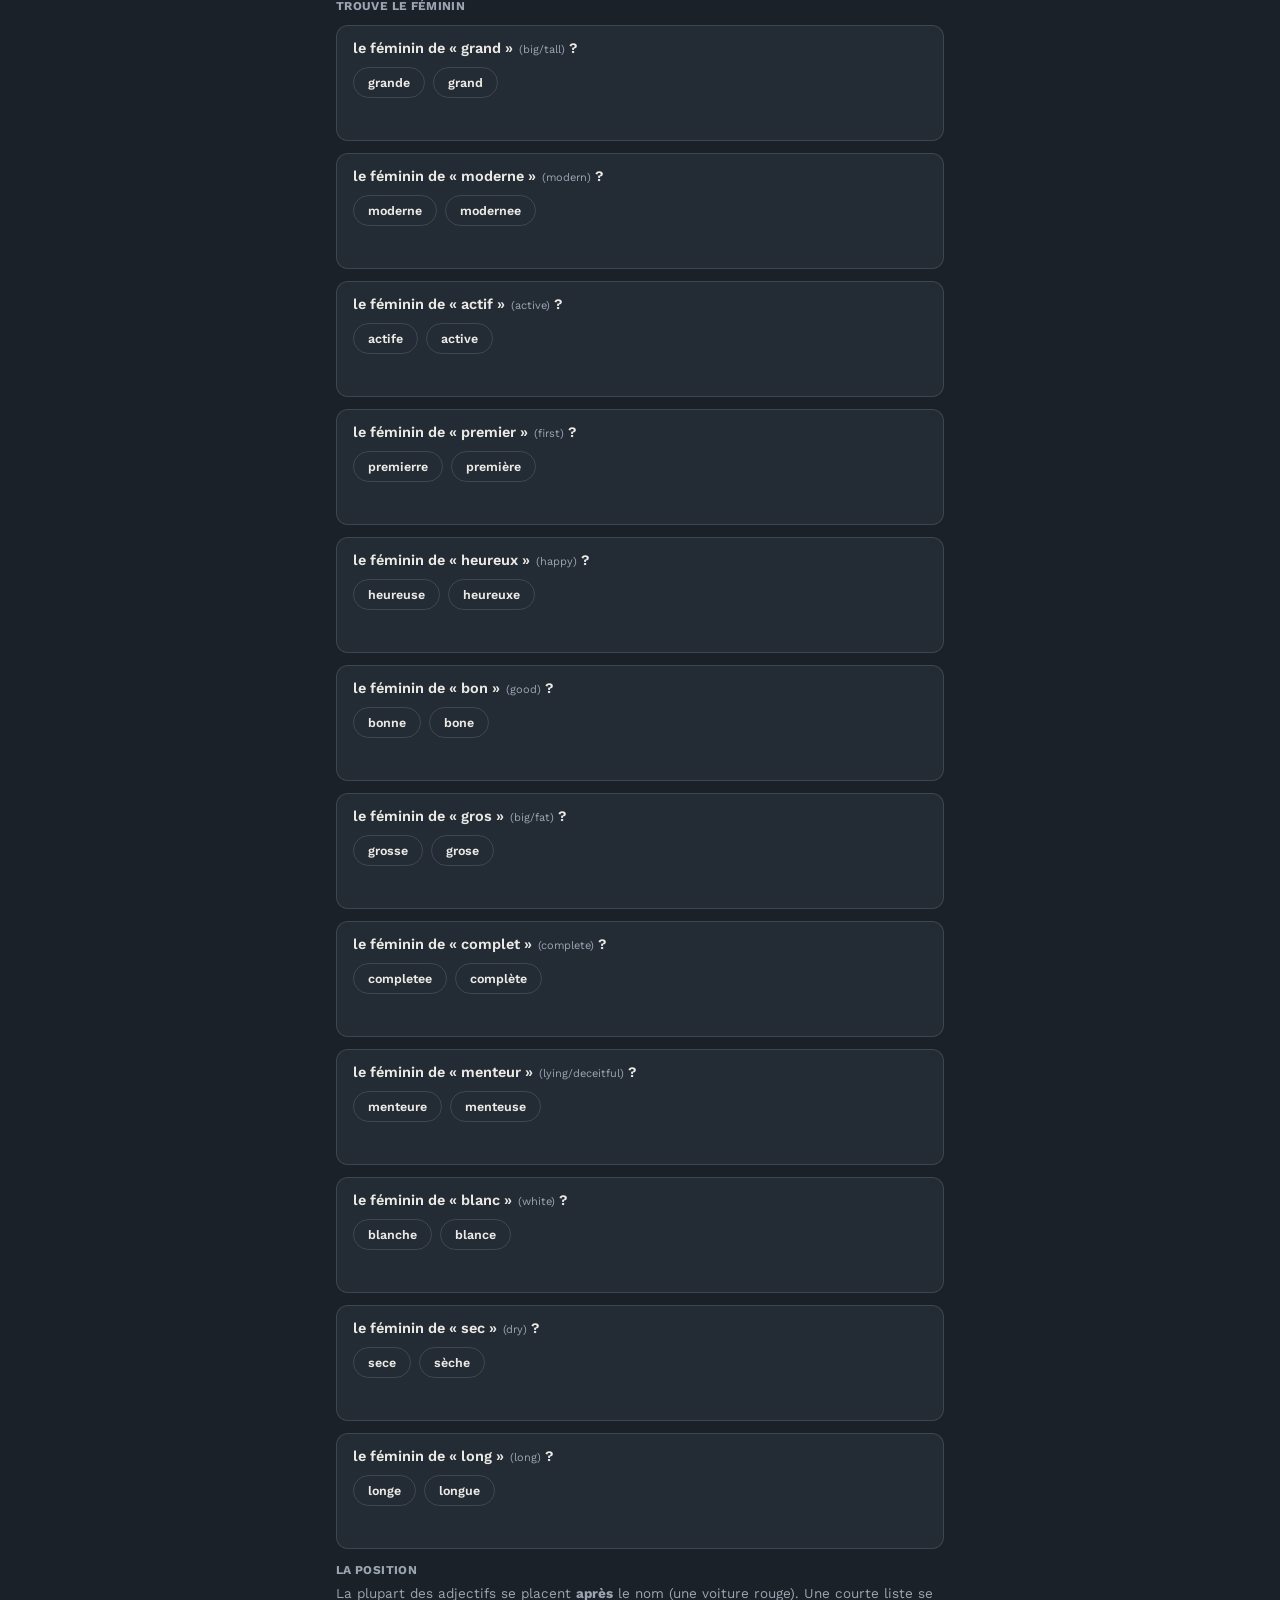
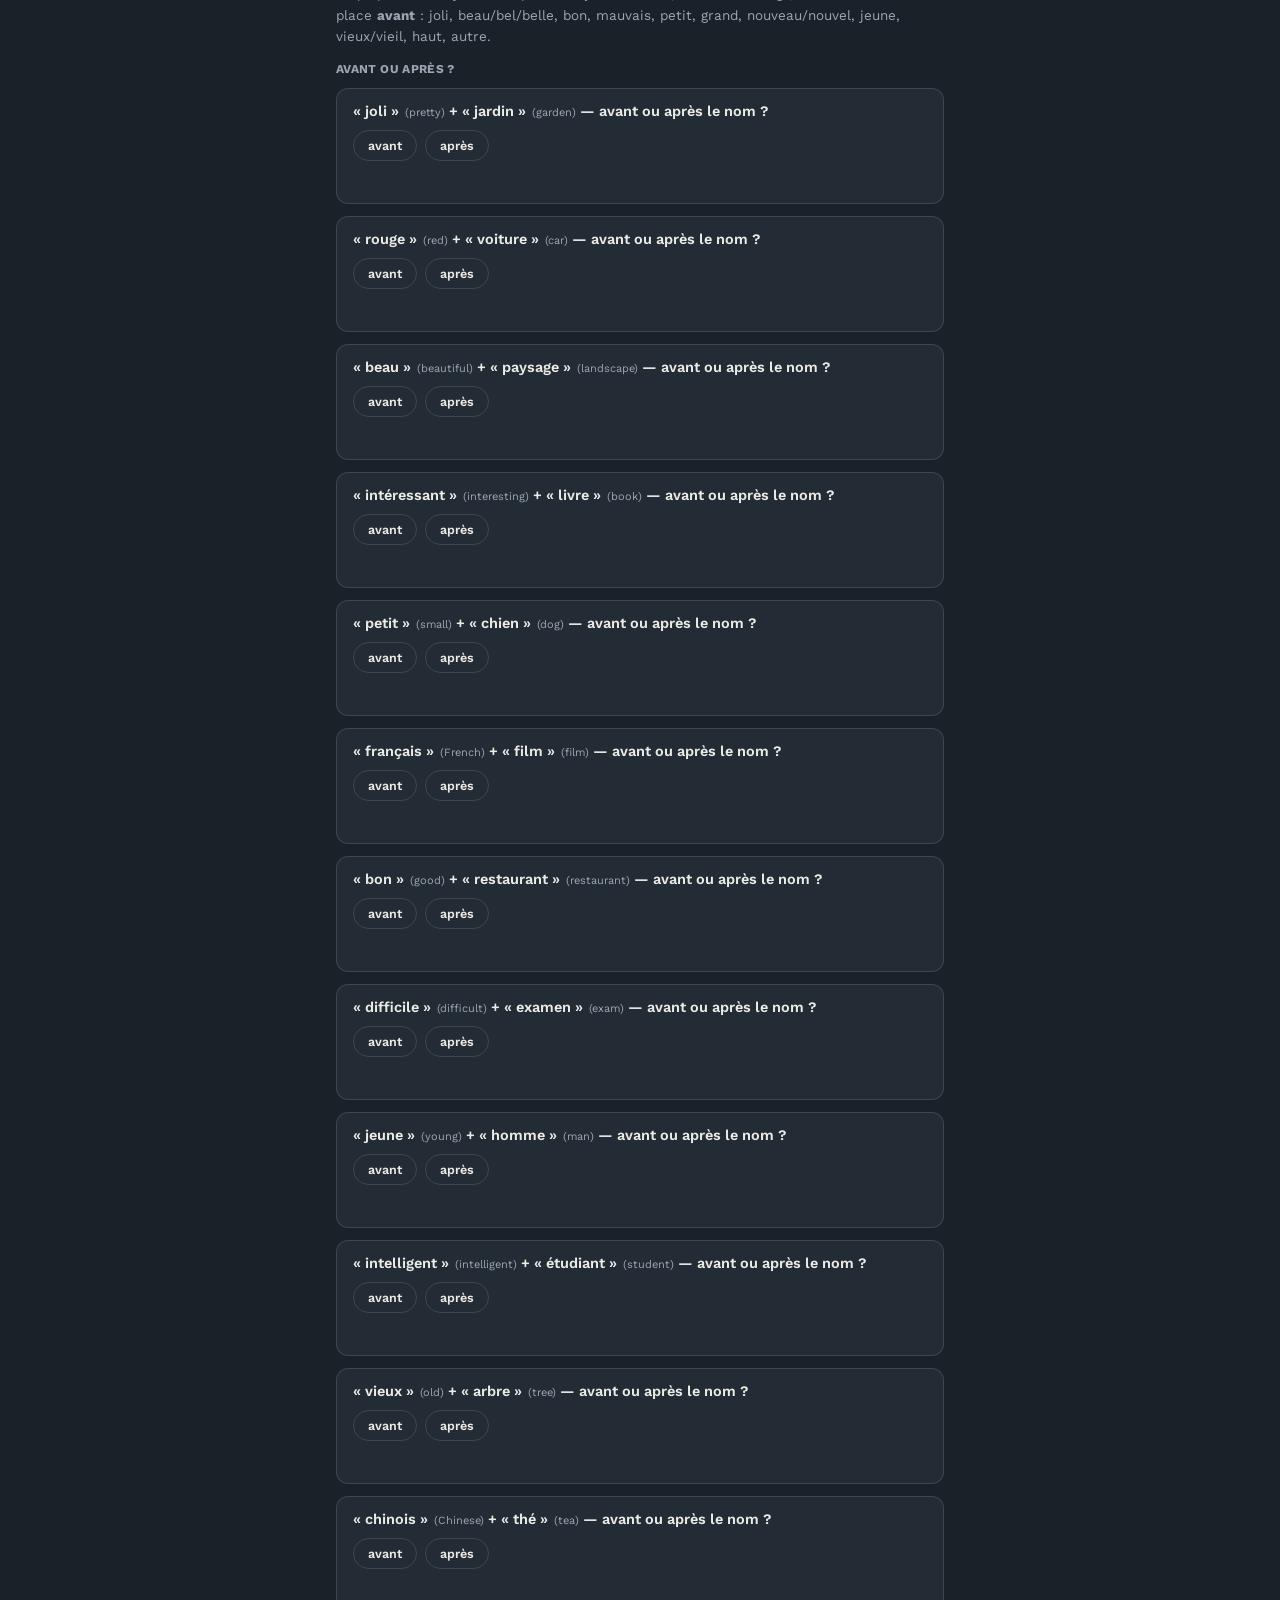
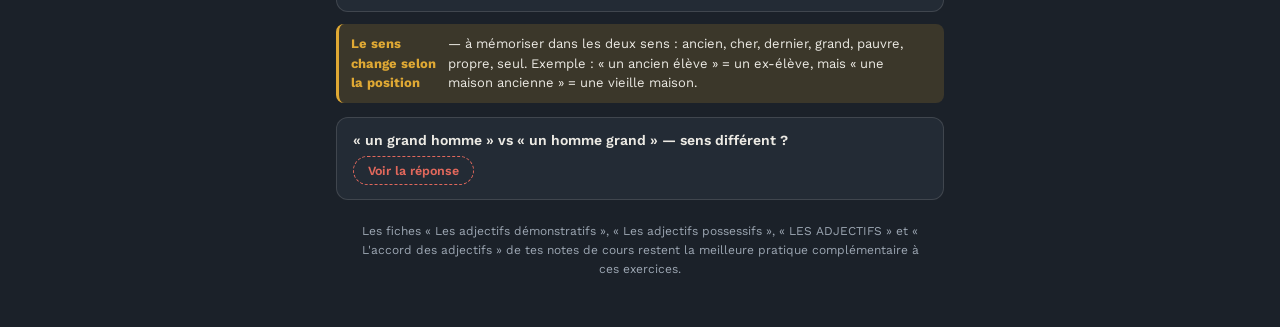
==== commit 4b178d74: "Add a clear ("×") button to every text input and textarea New shared module (js/clearable-input.js) " ====
--- a/adjectifs/index.html
+++ b/adjectifs/index.html
@@ -107,6 +107,7 @@
   <div class="foot-note">Les fiches « Les adjectifs démonstratifs », « Les adjectifs possessifs », « LES ADJECTIFS » et « L'accord des adjectifs » de tes notes de cours restent la meilleure pratique complémentaire à ces exercices.</div>
 </div>
 <script src="../js/voice.js"></script>
+<script src="../js/clearable-input.js"></script>
 <script src="../js/nav.js"></script>
 <script src="../js/translate.js"></script>
 <script src="../js/interactive.js"></script>
--- a/css/styles.css
+++ b/css/styles.css
@@ -15,6 +15,7 @@
     --oir:#B48BD0;
     --pronom:#E28FB3;
     --pronom-rgb:226,143,179;
+    --irr:#5FB0BA;
     --ink-rgb:236,234,228;
     --line:rgba(var(--ink-rgb),0.14);
     --warn:#E0A934;
@@ -37,6 +38,7 @@
     --oir:#8B5FA8;
     --pronom:#C9638F;
     --pronom-rgb:201,99,143;
+    --irr:#3C8C96;
     --ink-rgb:36,48,61;
     --line:rgba(var(--ink-rgb),0.14);
     --warn:#B2790A;
@@ -80,6 +82,9 @@
   .seg button.cat-RE.active{background:var(--re);}
   .seg button.cat-OIR.active{background:var(--oir);}
   .seg button.cat-PRONOM.active{background:var(--pronom);}
+  .seg button.cat-ETRE.active{background:var(--oir);}
+  .seg button.cat-REFL.active{background:var(--pronom);}
+  .seg button.cat-IRR.active{background:var(--irr);}
   .shuffle-btn{
     margin-left:auto;display:flex;align-items:center;gap:6px;
     padding:8px 16px;border-radius:999px;border:1.5px dashed var(--accent);
@@ -109,6 +114,7 @@
   }
   .stamp.ER{color:var(--er);} .stamp.IR{color:var(--ir);} .stamp.RE{color:var(--re);}
   .stamp.OIR{color:var(--oir);} .stamp.PRONOM{color:var(--pronom);}
+  .stamp.ETRE{color:var(--oir);} .stamp.REFL{color:var(--pronom);} .stamp.IRR{color:var(--irr);}
   .pronom-type{
     display:inline-flex;align-items:center;gap:4px;
     font-size:10.5px;font-weight:700;color:var(--pronom);background:rgba(var(--pronom-rgb),0.1);
@@ -329,3 +335,82 @@
   .speak-btn:disabled,.speak-btn:disabled:active{opacity:.35;cursor:not-allowed;transform:none;}
   .save-note{font-size:11px;color:var(--ink-soft);margin-top:6px;opacity:0;transition:opacity .3s;}
   .save-note.visible{opacity:1;}
+
+  /* ---- temps-verbaux: "identifier un mot" lookup tool ---- */
+  .identify-row{display:flex;gap:8px;margin-top:12px;flex-wrap:wrap;}
+  .identify-input{
+    flex:1;min-width:180px;padding:10px 12px;border:1px solid var(--line);border-radius:10px;
+    font-family:'Work Sans',sans-serif;font-size:14px;background:var(--card);color:var(--ink);
+  }
+  .identify-input:focus{outline:2px solid var(--accent-bg);border-color:var(--accent);}
+  .identify-btn{
+    padding:10px 18px;border-radius:10px;border:none;background:var(--accent);color:var(--card);
+    font-weight:700;font-size:13px;font-family:'Work Sans',sans-serif;cursor:pointer;transition:transform .12s;
+  }
+  .identify-btn:active{transform:scale(0.96);}
+  .identify-hint{color:var(--ink-soft);font-size:12px;margin-top:8px;line-height:1.5;}
+  .identify-result{margin-top:14px;}
+  .identify-empty{color:var(--ink-soft);font-size:13px;font-style:italic;}
+  .identify-card{background:var(--card);border:1px solid var(--accent);border-radius:14px;padding:16px;margin-bottom:12px;}
+  .identify-head{display:flex;align-items:center;justify-content:space-between;gap:10px;flex-wrap:wrap;}
+  .identify-phrase{font-family:'Fraunces',serif;font-weight:600;font-size:19px;}
+  .identify-meta{display:flex;flex-wrap:wrap;gap:6px;margin-top:8px;}
+  .identify-tag{
+    font-size:10.5px;font-weight:700;letter-spacing:.02em;text-transform:uppercase;
+    padding:3px 8px;border-radius:5px;background:var(--accent-bg);color:var(--accent);
+  }
+  .identify-meaning{color:var(--ink-soft);font-size:13.5px;margin-top:8px;}
+  .identify-note{color:var(--ink-soft);font-size:12px;margin-top:6px;font-style:italic;}
+  .identify-suggestions{display:flex;flex-wrap:wrap;gap:6px;margin-top:10px;}
+  .identify-chip{
+    padding:6px 12px;border-radius:999px;border:1px solid var(--line);background:transparent;
+    color:var(--ink);font-size:12.5px;font-family:'Work Sans',sans-serif;cursor:pointer;
+  }
+  .identify-chip:hover{background:rgba(var(--ink-rgb),0.06);}
+  .identify-card .conj-block{margin-top:12px;}
+
+  /* ---- conjugueur: full-tense conjugation lookup ---- */
+  .mood-heading{
+    font-family:'Fraunces',serif;font-weight:600;font-size:15px;letter-spacing:.04em;text-transform:uppercase;
+    color:var(--accent);margin:26px 0 10px;padding-bottom:6px;border-bottom:1px solid var(--line);
+  }
+  .mood-heading:first-of-type{margin-top:18px;}
+  .tense-grid{display:grid;grid-template-columns:repeat(auto-fill,minmax(240px,1fr));gap:12px;}
+  .tense-card{background:var(--card);border:1px solid var(--line);border-radius:12px;padding:12px 14px;}
+  .tense-card h3{font-family:'Work Sans',sans-serif;font-weight:700;font-size:12.5px;color:var(--ink-soft);margin:0 0 8px;text-transform:uppercase;letter-spacing:.02em;}
+  .tense-card .conj-block{display:block;}
+  .tense-card .conj-group{padding:3px 0;border-bottom:none;}
+  .tense-card .conj-row{gap:6px;}
+  .tense-card .conj-fr{font-size:13px;}
+  .tense-card .pron{display:none;}
+  .imperative-row .conj-fr{font-style:italic;}
+  .single-form-card{background:var(--card);border:1px solid var(--line);border-radius:12px;padding:12px 14px;margin-bottom:12px;}
+  .single-form-card h3{font-family:'Work Sans',sans-serif;font-weight:700;font-size:12.5px;color:var(--ink-soft);margin:0 0 8px;text-transform:uppercase;letter-spacing:.02em;}
+  .gendered-row{display:flex;align-items:center;gap:8px;padding:4px 0;font-size:13px;}
+  .gendered-row .g-label{width:64px;flex-shrink:0;color:var(--ink-soft);font-size:11.5px;}
+  .conjugueur-empty{color:var(--ink-soft);font-size:13px;font-style:italic;margin-top:10px;}
+  .conjugueur-error{
+    background:var(--accent-bg);color:var(--accent);border-radius:10px;padding:12px 14px;font-size:13px;margin-top:10px;
+  }
+  .verb-header{display:flex;align-items:center;gap:10px;flex-wrap:wrap;margin-top:16px;}
+  .verb-header .infinitive{font-size:22px;}
+  .guessed-note{
+    font-size:11.5px;color:var(--ink-soft);background:rgba(var(--ink-rgb),0.05);border-radius:8px;
+    padding:6px 10px;margin-top:6px;display:inline-block;
+  }
+
+  /* ---- verb list search box (verbes tab) ---- */
+  .verb-search-hint{color:var(--ink-soft);font-size:12px;margin-top:6px;}
+
+  /* ---- generic clear ("×") button, added to every text input/textarea by js/clearable-input.js ---- */
+  .clearable-wrap{position:relative;display:block;flex:1;min-width:0;}
+  .clearable-wrap input,.clearable-wrap textarea{width:100%;box-sizing:border-box;padding-right:30px;}
+  .clearable-btn{
+    position:absolute;right:6px;top:50%;transform:translateY(-50%);
+    width:22px;height:22px;border-radius:50%;border:none;background:rgba(var(--ink-rgb),0.08);
+    color:var(--ink-soft);font-size:15px;line-height:1;cursor:pointer;padding:0;
+    display:flex;align-items:center;justify-content:center;
+  }
+  .clearable-wrap.is-textarea .clearable-btn{top:10px;transform:none;}
+  .clearable-btn:hover{background:rgba(var(--ink-rgb),0.16);color:var(--ink);}
+  .clearable-btn[hidden]{display:none;}
